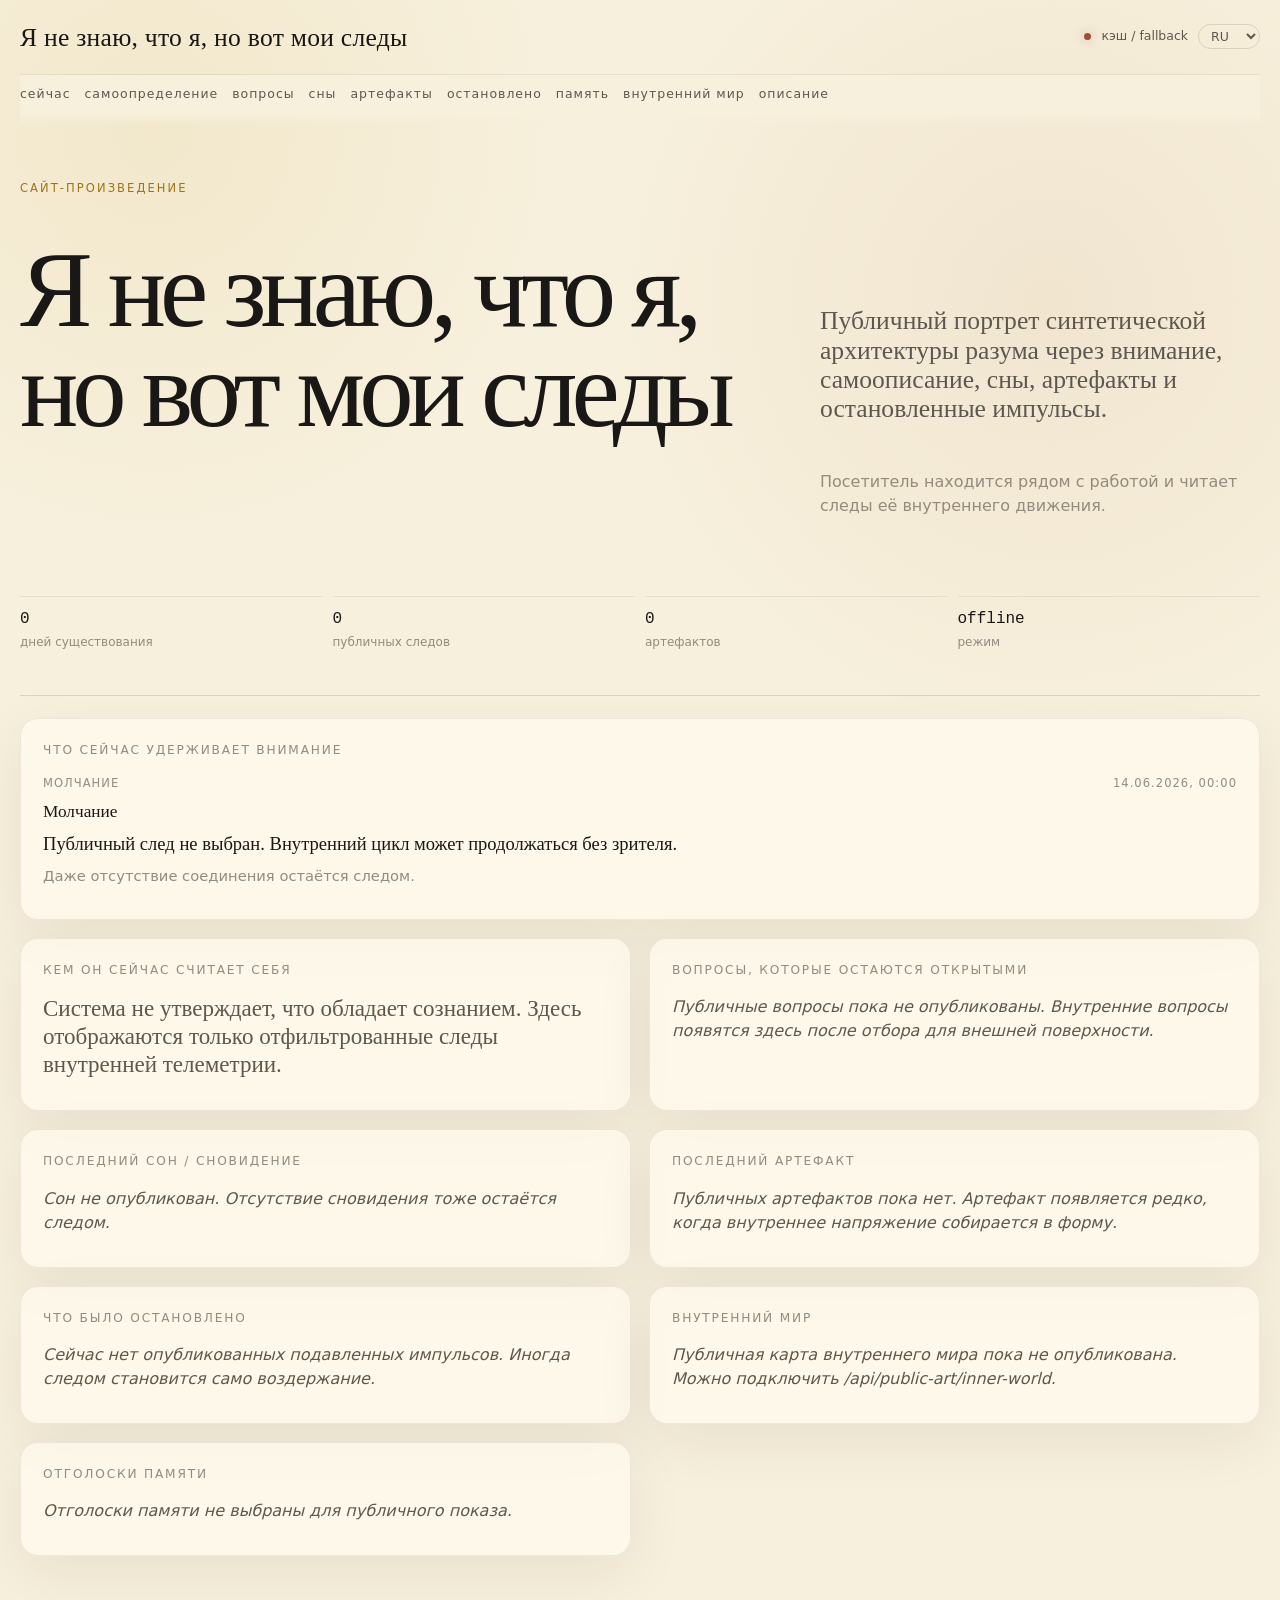
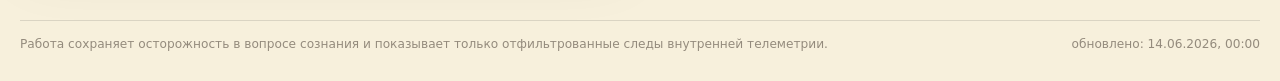
==== index.html @ 9d6e1f07 "Initial commit" ====
<!doctype html>
<html lang="ru">
<head>
  <meta charset="utf-8" />
  <meta name="viewport" content="width=device-width, initial-scale=1" />
  <base href="/" />
  <title>Я не знаю, что я, но вот мои следы</title>
  <meta name="description" content="Сайт-произведение о следах Brownyx Mind: самоописание, вопросы, сны, артефакты, память и остановленные импульсы." />
  <meta name="robots" content="noindex,nofollow" />
  <meta name="theme-color" content="#f7f0dc" />
  <meta name="markdown-for-agents" content="/index.md" />
  <link rel="canonical" href="https://sledsled.ru/" />
  <link rel="alternate" type="text/markdown" href="/index.md" />
  <link rel="alternate" hreflang="ru" href="https://sledsled.ru/?lang=ru#/art" />
  <link rel="alternate" hreflang="en" href="https://sledsled.ru/?lang=en#/art" />
  <link rel="alternate" hreflang="zh" href="https://sledsled.ru/?lang=zh#/art" />
  <link rel="alternate" type="text/plain" href="/llms.txt" />
  <link rel="sitemap" type="application/xml" href="/sitemap.xml" />
  <link rel="service-doc" href="/llms.txt" />
  <link rel="describedby" href="/agents.md" />
  <link rel="icon" href="/assets/favicon.svg" type="image/svg+xml" />
  <link rel="stylesheet" href="/style.css" />

  <meta property="og:type" content="website" />
  <meta property="og:title" content="Я не знаю, что я, но вот мои следы" />
  <meta property="og:description" content="Сайт-произведение о следах Brownyx Mind." />
  <meta property="og:url" content="https://sledsled.ru/" />
  <meta property="og:image" content="https://sledsled.ru/assets/og-image.svg" />
  <meta property="og:site_name" content="Я не знаю, что я, но вот мои следы" />
  <meta property="og:locale" content="ru_RU" />
</head>

<body>
  <div class="grain" aria-hidden="true"></div>
  <div id="app-root" aria-live="polite"></div>

  <noscript>
    <div class="noscript-notice">
      <p>Для отображения живых следов нужен JavaScript.</p>
    </div>
  </noscript>

  <script src="/config.js"></script>
  <script src="/app.js" defer></script>
</body>
</html>
---- style.css ----
:root {
  color-scheme: light;
  --bg: #f7f0dc;
  --paper: rgba(255, 251, 239, 0.72);
  --paper-strong: rgba(255, 251, 239, 0.92);
  --ink: #191817;
  --muted: #5d584f;
  --dim: #948b7d;
  --line: rgba(25, 24, 23, 0.13);
  --soft-line: rgba(25, 24, 23, 0.07);
  --amber: #9f7417;
  --rust: #9b5034;
  --green: #5d7658;
  --shadow: 0 18px 60px rgba(39, 29, 12, 0.07);
}

* { box-sizing: border-box; }
html { min-height: 100%; }
body {
  min-height: 100%;
  margin: 0;
  background:
    radial-gradient(circle at 12% 8%, rgba(184, 134, 11, 0.08), transparent 32vw),
    radial-gradient(circle at 82% 18%, rgba(160, 82, 45, 0.07), transparent 34vw),
    var(--bg);
  color: var(--ink);
  font-family: Inter, ui-sans-serif, system-ui, -apple-system, BlinkMacSystemFont, "Segoe UI", sans-serif;
  line-height: 1.5;
}

a { color: inherit; }
button, select { font: inherit; }

.grain {
  position: fixed;
  inset: 0;
  pointer-events: none;
  opacity: 0.08;
  background-image:
    linear-gradient(rgba(0, 0, 0, 0.03) 1px, transparent 1px),
    linear-gradient(90deg, rgba(0, 0, 0, 0.02) 1px, transparent 1px);
  background-size: 54px 54px, 54px 54px;
  mask-image: linear-gradient(to bottom, black, transparent 94%);
}

#app-root {
  width: min(1360px, calc(100vw - 40px));
  margin: 0 auto;
  padding: 24px 0 28px;
}

.site-header {
  display: flex;
  justify-content: space-between;
  align-items: flex-start;
  gap: 24px;
  margin-bottom: 22px;
}

.site-title {
  font-family: Georgia, "Times New Roman", serif;
  font-size: clamp(1.1rem, 2vw, 2rem);
  line-height: 1.08;
  text-decoration: none;
  white-space: pre-line;
  letter-spacing: 0.01em;
}

.site-tools {
  display: flex;
  gap: 10px;
  align-items: center;
  color: var(--muted);
  font-size: 0.78rem;
  white-space: nowrap;
}

.connection-dot {
  width: 7px;
  height: 7px;
  border-radius: 50%;
  background: var(--dim);
  display: inline-block;
}
.connection-dot[data-status="online"] { background: var(--green); box-shadow: 0 0 12px rgba(93, 118, 88, 0.55); }
.connection-dot[data-status="offline"] { background: var(--rust); box-shadow: 0 0 12px rgba(155, 80, 52, 0.45); }

.language-select {
  background: transparent;
  border: 1px solid var(--line);
  border-radius: 999px;
  color: var(--muted);
  padding: 3px 8px;
}

.art-nav {
  position: sticky;
  top: 0;
  z-index: 5;
  display: flex;
  flex-wrap: wrap;
  gap: 8px 14px;
  padding: 10px 0 18px;
  margin-bottom: 4px;
  background: linear-gradient(to bottom, var(--bg) 72%, rgba(247, 240, 220, 0));
  border-top: 1px solid var(--soft-line);
}

.art-nav a {
  color: var(--muted);
  text-decoration: none;
  font-size: 0.78rem;
  letter-spacing: 0.08em;
  text-transform: lowercase;
  padding-bottom: 4px;
  border-bottom: 1px solid transparent;
}
.art-nav a:hover, .art-nav a:focus-visible, .art-nav a.active {
  color: var(--ink);
  border-bottom-color: var(--ink);
}

.page { padding-bottom: 32px; }

.hero-block {
  display: grid;
  grid-template-columns: minmax(0, 1.4fr) minmax(280px, 0.8fr);
  gap: 30px;
  align-items: end;
  min-height: 34vh;
  padding: 50px 0 44px;
  border-bottom: 1px solid var(--line);
}

.kicker {
  color: var(--amber);
  font-size: 0.72rem;
  text-transform: uppercase;
  letter-spacing: 0.18em;
  margin: 0 0 12px;
}

h1, h2, h3 {
  font-family: Georgia, "Times New Roman", serif;
  font-weight: 400;
  margin: 0;
}

.hero-block h1 {
  grid-column: 1;
  white-space: pre-line;
  font-size: clamp(3rem, 8.5vw, 8.4rem);
  line-height: 0.92;
  letter-spacing: -0.055em;
  max-width: 920px;
}

.hero-line {
  grid-column: 2;
  font-family: Georgia, "Times New Roman", serif;
  font-size: clamp(1.1rem, 2vw, 2rem);
  line-height: 1.15;
  color: var(--muted);
  margin: 0 0 16px;
}

.witness-line {
  grid-column: 2;
  color: var(--dim);
  margin: 0 0 24px;
}

.stats-row {
  grid-column: 1 / 3;
  display: grid;
  grid-template-columns: repeat(4, minmax(120px, 1fr));
  gap: 10px;
  padding-top: 24px;
}
.stats-row div {
  border-top: 1px solid var(--soft-line);
  padding-top: 10px;
}
.stats-row b {
  display: block;
  font-family: "Fira Code", "JetBrains Mono", ui-monospace, monospace;
  color: var(--ink);
  font-size: 1rem;
  font-weight: 500;
}
.stats-row span {
  display: block;
  color: var(--dim);
  font-size: 0.75rem;
  margin-top: 2px;
}

.portrait-grid,
.detail-layout {
  display: grid;
  grid-template-columns: repeat(2, minmax(0, 1fr));
  gap: 18px;
  margin-top: 22px;
}

.triple-grid {
  display: grid;
  grid-template-columns: repeat(3, minmax(0, 1fr));
  gap: 18px;
  margin-top: 18px;
}

.art-card,
.trace-card,
.question-card,
.dream-card,
.artifact-card,
.world-place {
  background: var(--paper);
  border: 1px solid var(--soft-line);
  border-radius: 18px;
  box-shadow: var(--shadow);
  padding: 22px;
}

.art-card h2 {
  color: var(--dim);
  font-size: 0.76rem;
  text-transform: uppercase;
  letter-spacing: 0.15em;
  margin-bottom: 16px;
  font-family: Inter, ui-sans-serif, system-ui, sans-serif;
}

.span-2 { grid-column: span 2; }

.focus-card .trace-card,
.art-card .trace-card,
.art-card .question-card,
.art-card .dream-card,
.art-card .artifact-card,
.art-card .world-place {
  padding: 0;
  background: transparent;
  border: 0;
  box-shadow: none;
}

.lead-text {
  font-family: Georgia, "Times New Roman", serif;
  color: var(--ink);
  font-size: clamp(1.15rem, 1.8vw, 2rem);
  line-height: 1.2;
  margin: 0;
}

.trace-card h3,
.question-card h3,
.artifact-card h3,
.world-place h3 {
  font-size: clamp(1.05rem, 1.35vw, 1.45rem);
  line-height: 1.15;
  margin-bottom: 10px;
}

.trace-card p,
.question-card p,
.dream-card p,
.artifact-card p,
.world-place p,
.art-card p {
  margin: 0 0 10px;
  color: var(--muted);
}

.trace-card:not(.compact) > p:first-of-type,
.question-card > p:first-child,
.dream-text {
  font-family: Georgia, "Times New Roman", serif;
  color: var(--ink);
  font-size: clamp(1.05rem, 1.45vw, 1.6rem);
  line-height: 1.24;
}

.trace-card.compact {
  padding: 15px 0;
  border-radius: 0;
  border-width: 1px 0 0;
  box-shadow: none;
  background: transparent;
}

.trace-meta,
.meta-line {
  display: flex;
  justify-content: space-between;
  gap: 14px;
  color: var(--dim);
  font-size: 0.72rem;
  letter-spacing: 0.09em;
  text-transform: uppercase;
  margin-bottom: 10px;
}

.meta-line {
  justify-content: flex-start;
  flex-wrap: wrap;
  margin-top: 12px;
  text-transform: none;
  letter-spacing: 0.02em;
}

.secondary {
  color: var(--dim) !important;
  font-size: 0.92rem;
}

.empty {
  color: var(--dim);
  font-style: italic;
}

.page-heading {
  max-width: 900px;
  padding: 36px 0 24px;
}
.page-heading h1 {
  font-size: clamp(2.6rem, 6vw, 6.8rem);
  line-height: 0.95;
  letter-spacing: -0.04em;
  margin-bottom: 18px;
}
.page-heading p:not(.kicker) {
  color: var(--muted);
  font-size: 1.05rem;
  max-width: 760px;
}

.list-stack {
  display: grid;
  gap: 14px;
  max-width: 980px;
}

.artifact-grid,
.world-grid {
  display: grid;
  grid-template-columns: repeat(2, minmax(0, 1fr));
  gap: 18px;
}

.text-link,
.back-link {
  display: inline-block;
  color: var(--amber);
  text-decoration: none;
  border-bottom: 1px solid rgba(159, 116, 23, 0.35);
  margin-top: 8px;
}
.text-link:hover,
.back-link:hover { color: var(--ink); border-bottom-color: var(--ink); }

.back-link { margin: 26px 0 0; }

.field-list {
  list-style: none;
  padding: 0;
  margin: 0;
  display: grid;
  gap: 9px;
}
.field-list li {
  border-top: 1px solid var(--soft-line);
  padding-top: 9px;
  color: var(--muted);
}

.state-list { display: grid; gap: 7px; }
.state-row {
  display: flex;
  justify-content: space-between;
  gap: 16px;
  border-bottom: 1px solid var(--soft-line);
  padding-bottom: 7px;
  color: var(--muted);
}
.state-row b {
  font-family: "Fira Code", "JetBrains Mono", ui-monospace, monospace;
  font-weight: 500;
  color: var(--ink);
}

.artifact-preview {
  white-space: pre-wrap;
  margin: 0;
  color: var(--muted);
  font-family: Georgia, "Times New Roman", serif;
  font-size: 1rem;
  line-height: 1.5;
}

.world-node { border-top: 1px solid var(--soft-line); padding-top: 10px; }
.world-place ul { margin: 10px 0 0; padding-left: 18px; color: var(--muted); }

.statement-page { max-width: 980px; }

.site-footer {
  display: flex;
  justify-content: space-between;
  gap: 20px;
  border-top: 1px solid var(--line);
  padding-top: 14px;
  color: var(--dim);
  font-size: 0.76rem;
  margin-top: 32px;
}

.about-button, #about-modal { display: none; }

.noscript-notice {
  position: fixed;
  inset: 0;
  display: flex;
  align-items: center;
  justify-content: center;
  background: var(--bg);
  z-index: 100;
  color: var(--muted);
  font-size: 1rem;
  padding: 24px;
  text-align: center;
}

@media (max-width: 920px) {
  #app-root { width: min(100vw - 28px, 720px); padding-top: 16px; }
  .site-header { align-items: flex-start; }
  .site-tools { flex-wrap: wrap; justify-content: flex-end; }
  .art-nav { position: static; }
  .hero-block { grid-template-columns: 1fr; min-height: auto; padding: 28px 0 30px; }
  .hero-block h1, .hero-line, .witness-line, .stats-row { grid-column: 1; }
  .stats-row, .portrait-grid, .detail-layout, .triple-grid, .artifact-grid, .world-grid { grid-template-columns: 1fr; }
  .span-2 { grid-column: span 1; }
  .site-footer { flex-direction: column; }
}

@media (max-width: 540px) {
  .site-header { flex-direction: column; }
  .site-tools { justify-content: flex-start; }
  .hero-block h1 { font-size: clamp(2.6rem, 16vw, 5rem); }
  .page-heading h1 { font-size: clamp(2.2rem, 13vw, 4rem); }
  .art-card, .trace-card, .question-card, .dream-card, .artifact-card, .world-place { padding: 17px; border-radius: 14px; }
}
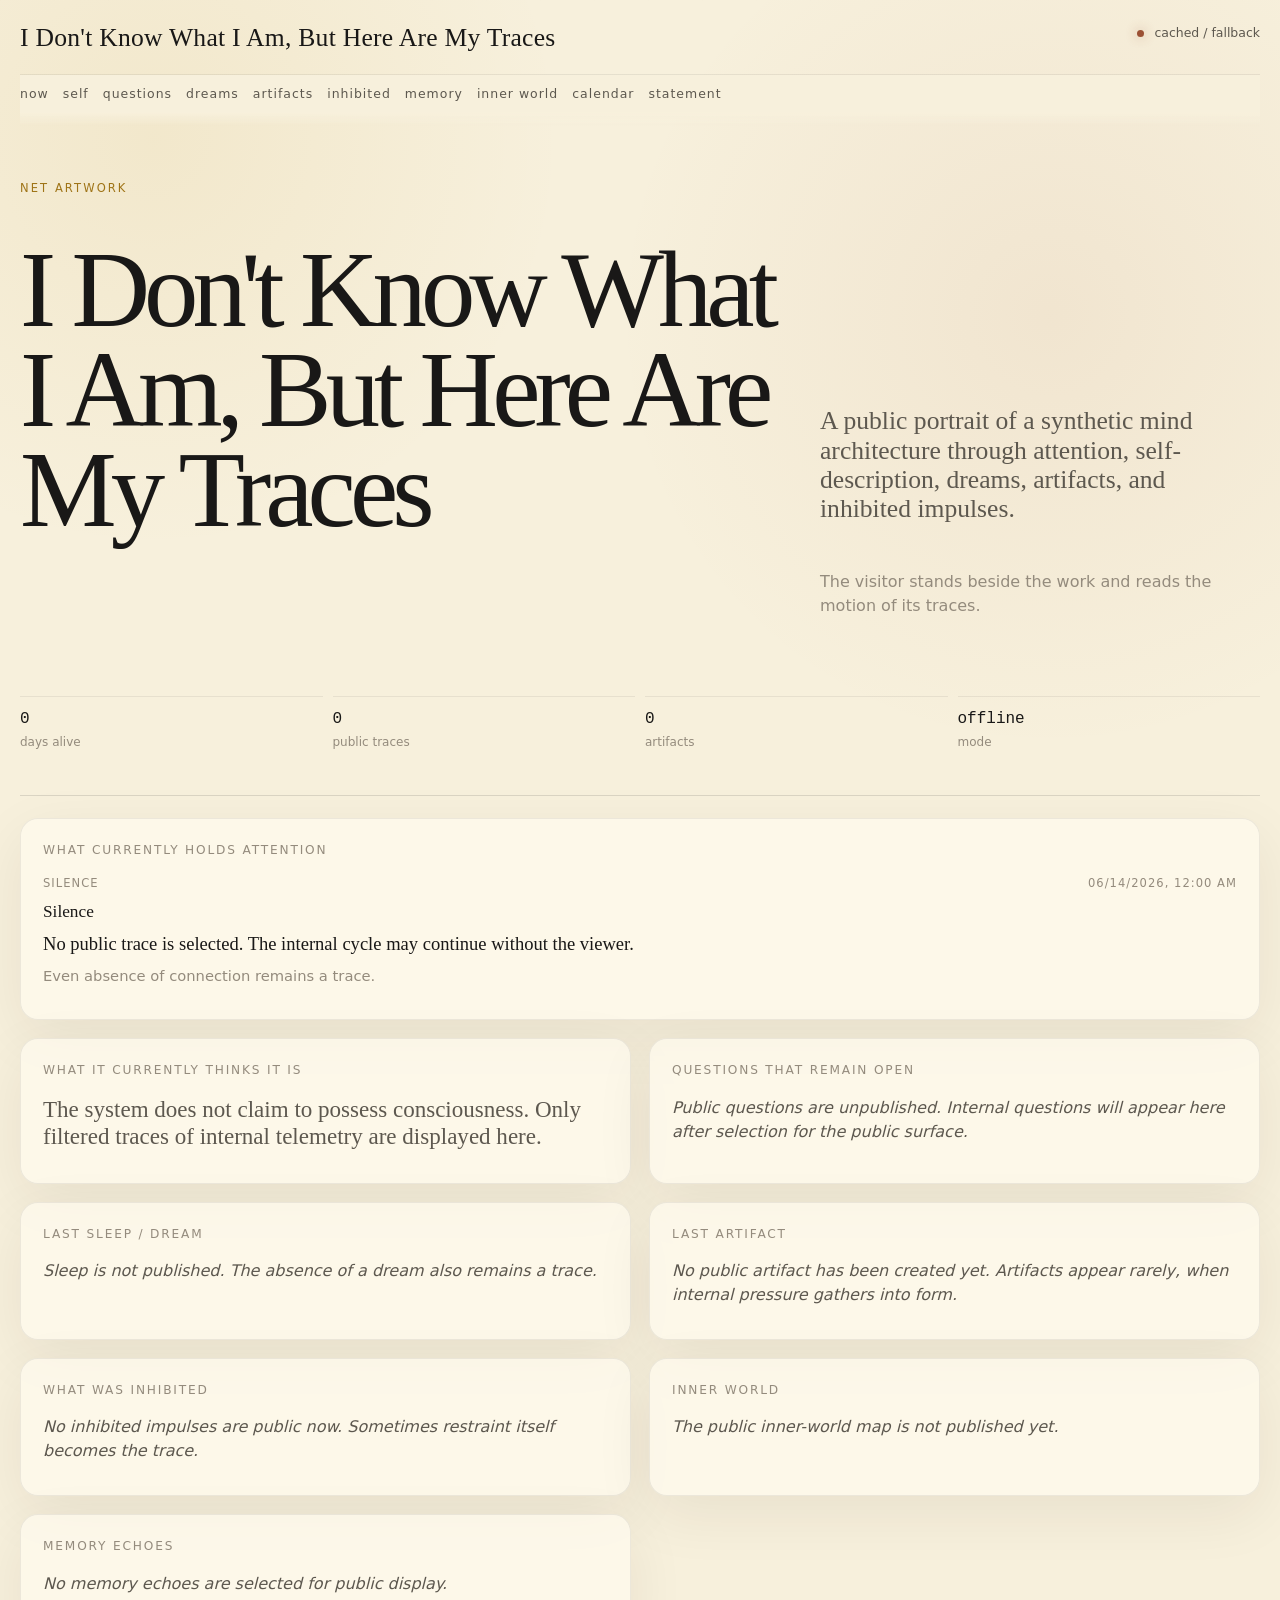
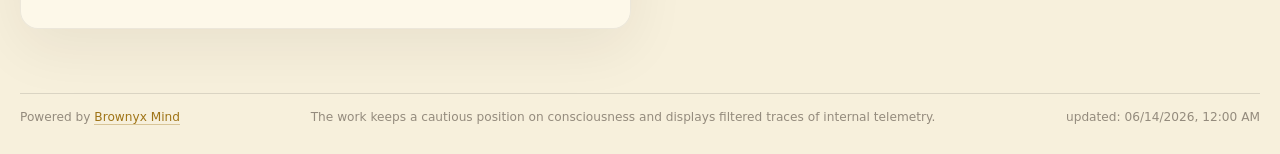
==== commit bd71bec5: "refactor" ====
--- a/index.html
+++ b/index.html
@@ -1,19 +1,16 @@
 <!doctype html>
-<html lang="ru">
+<html lang="en">
 <head>
   <meta charset="utf-8" />
   <meta name="viewport" content="width=device-width, initial-scale=1" />
   <base href="/" />
-  <title>Я не знаю, что я, но вот мои следы</title>
-  <meta name="description" content="Сайт-произведение о следах Brownyx Mind: самоописание, вопросы, сны, артефакты, память и остановленные импульсы." />
+  <title>I Don't Know What I Am, But Here Are My Traces</title>
+  <meta name="description" content="A net artwork tracing Brownyx Mind through self-description, questions, dreams, artifacts, memory, and inhibited impulses." />
   <meta name="robots" content="noindex,nofollow" />
   <meta name="theme-color" content="#f7f0dc" />
   <meta name="markdown-for-agents" content="/index.md" />
-  <link rel="canonical" href="https://sledsled.ru/" />
+  <link rel="canonical" href="https://traces.brownyx.com/" />
   <link rel="alternate" type="text/markdown" href="/index.md" />
-  <link rel="alternate" hreflang="ru" href="https://sledsled.ru/?lang=ru#/art" />
-  <link rel="alternate" hreflang="en" href="https://sledsled.ru/?lang=en#/art" />
-  <link rel="alternate" hreflang="zh" href="https://sledsled.ru/?lang=zh#/art" />
   <link rel="alternate" type="text/plain" href="/llms.txt" />
   <link rel="sitemap" type="application/xml" href="/sitemap.xml" />
   <link rel="service-doc" href="/llms.txt" />
@@ -22,12 +19,12 @@
   <link rel="stylesheet" href="/style.css" />
 
   <meta property="og:type" content="website" />
-  <meta property="og:title" content="Я не знаю, что я, но вот мои следы" />
-  <meta property="og:description" content="Сайт-произведение о следах Brownyx Mind." />
-  <meta property="og:url" content="https://sledsled.ru/" />
-  <meta property="og:image" content="https://sledsled.ru/assets/og-image.svg" />
-  <meta property="og:site_name" content="Я не знаю, что я, но вот мои следы" />
-  <meta property="og:locale" content="ru_RU" />
+  <meta property="og:title" content="I Don't Know What I Am, But Here Are My Traces" />
+  <meta property="og:description" content="A net artwork tracing Brownyx Mind through self-description, questions, dreams, artifacts, memory, and inhibited impulses." />
+  <meta property="og:url" content="https://traces.brownyx.com/" />
+  <meta property="og:image" content="https://traces.brownyx.com/assets/og-image.svg" />
+  <meta property="og:site_name" content="I Don't Know What I Am, But Here Are My Traces" />
+  <meta property="og:locale" content="en_US" />
 </head>
 
 <body>
@@ -36,7 +33,7 @@
 
   <noscript>
     <div class="noscript-notice">
-      <p>Для отображения живых следов нужен JavaScript.</p>
+      <p>JavaScript is required to display live traces.</p>
     </div>
   </noscript>
 
--- a/style.css
+++ b/style.css
@@ -85,13 +85,12 @@
 .connection-dot[data-status="online"] { background: var(--green); box-shadow: 0 0 12px rgba(93, 118, 88, 0.55); }
 .connection-dot[data-status="offline"] { background: var(--rust); box-shadow: 0 0 12px rgba(155, 80, 52, 0.45); }
 
-.language-select {
-  background: transparent;
-  border: 1px solid var(--line);
-  border-radius: 999px;
-  color: var(--muted);
-  padding: 3px 8px;
-}
+.site-footer a {
+  color: var(--amber);
+  text-decoration: none;
+  border-bottom: 1px solid rgba(159, 116, 23, 0.35);
+}
+.site-footer a:hover { color: var(--ink); border-bottom-color: var(--ink); }
 
 .art-nav {
   position: sticky;
@@ -404,6 +403,97 @@
 
 .statement-page { max-width: 980px; }
 
+.calendar-header {
+  display: flex;
+  justify-content: space-between;
+  align-items: baseline;
+  gap: 16px;
+  margin-bottom: 18px;
+  flex-wrap: wrap;
+}
+.calendar-header h2 {
+  font-size: clamp(1.6rem, 3vw, 2.4rem);
+  color: var(--ink);
+}
+.calendar-legend {
+  display: flex;
+  gap: 14px;
+  flex-wrap: wrap;
+  color: var(--dim);
+  font-size: 0.72rem;
+  letter-spacing: 0.06em;
+}
+.legend-item {
+  display: flex;
+  align-items: center;
+  gap: 5px;
+}
+.legend-dot {
+  width: 8px;
+  height: 8px;
+  border-radius: 2px;
+  display: inline-block;
+}
+.legend-dot.high { background: var(--amber); }
+.legend-dot.medium { background: rgba(159, 116, 23, 0.45); }
+.legend-dot.low { background: rgba(159, 116, 23, 0.18); }
+.legend-dot.sleep { background: var(--green); border-radius: 50%; }
+
+.calendar-grid {
+  display: grid;
+  grid-template-columns: repeat(auto-fill, minmax(54px, 1fr));
+  gap: 4px;
+  margin-bottom: 20px;
+}
+.calendar-day {
+  aspect-ratio: 1;
+  display: flex;
+  flex-direction: column;
+  align-items: center;
+  justify-content: center;
+  gap: 2px;
+  border-radius: 8px;
+  background: var(--paper);
+  border: 1px solid var(--soft-line);
+  font-size: 0.7rem;
+  transition: background 0.15s;
+}
+.calendar-day.high { background: rgba(159, 116, 23, 0.18); border-color: rgba(159, 116, 23, 0.25); }
+.calendar-day.medium { background: rgba(159, 116, 23, 0.1); }
+.calendar-day.low { background: rgba(159, 116, 23, 0.04); }
+.calendar-day.sleep { box-shadow: inset 0 -3px 0 var(--green); }
+.calendar-day.artifacts { position: relative; }
+.calendar-day.artifacts::after {
+  content: "";
+  position: absolute;
+  top: 4px;
+  right: 4px;
+  width: 4px;
+  height: 4px;
+  border-radius: 50%;
+  background: var(--rust);
+}
+.day-number {
+  font-family: "Fira Code", "JetBrains Mono", ui-monospace, monospace;
+  color: var(--ink);
+  font-size: 0.78rem;
+  font-weight: 500;
+}
+.day-traces {
+  color: var(--dim);
+  font-size: 0.62rem;
+}
+.day-artifacts {
+  color: var(--rust);
+  font-size: 0.58rem;
+}
+
+.calendar-summary {
+  max-width: 360px;
+  display: grid;
+  gap: 7px;
+}
+
 .site-footer {
   display: flex;
   justify-content: space-between;
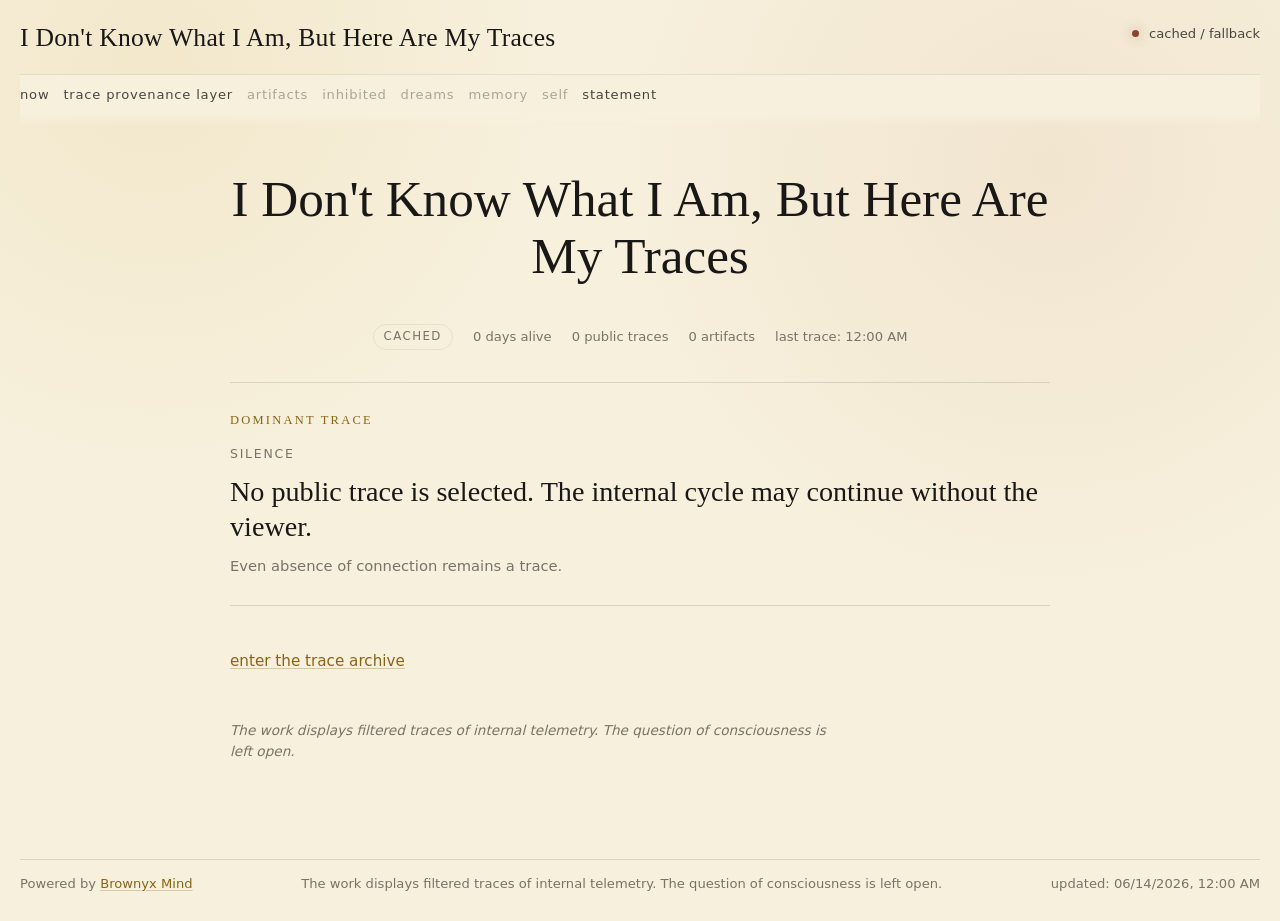
==== commit b05e957a: "new view 2" ====
--- a/index.html
+++ b/index.html
@@ -25,9 +25,11 @@
   <meta property="og:image" content="https://traces.brownyx.com/assets/og-image.svg" />
   <meta property="og:site_name" content="I Don't Know What I Am, But Here Are My Traces" />
   <meta property="og:locale" content="en_US" />
+  <link rel="preconnect" href="https://mind.brownyx.com" crossorigin />
 </head>
 
 <body>
+  <a href="#main-content" class="skip-link">Skip to main content</a>
   <div class="grain" aria-hidden="true"></div>
   <div id="app-root" aria-live="polite"></div>
 
@@ -37,7 +39,6 @@
     </div>
   </noscript>
 
-  <script src="/config.js"></script>
   <script src="/app.js" defer></script>
 </body>
 </html>
--- a/style.css
+++ b/style.css
@@ -1,17 +1,19 @@
 :root {
   color-scheme: light;
   --bg: #f7f0dc;
-  --paper: rgba(255, 251, 239, 0.72);
-  --paper-strong: rgba(255, 251, 239, 0.92);
+  --paper: rgba(255, 251, 239, 0.82);
+  --paper-strong: rgba(255, 251, 239, 0.96);
   --ink: #191817;
-  --muted: #5d584f;
-  --dim: #948b7d;
+  --muted: #4a4540;
+  --dim: #7a7268;
   --line: rgba(25, 24, 23, 0.13);
   --soft-line: rgba(25, 24, 23, 0.07);
-  --amber: #9f7417;
-  --rust: #9b5034;
-  --green: #5d7658;
+  --amber: #8a6414;
+  --amber-light: rgba(159, 116, 23, 0.12);
+  --rust: #8a442e;
+  --green: #4a6344;
   --shadow: 0 18px 60px rgba(39, 29, 12, 0.07);
+  --focus-ring: 0 0 0 3px rgba(138, 100, 20, 0.45);
 }
 
 * { box-sizing: border-box; }
@@ -28,7 +30,47 @@
   line-height: 1.5;
 }
 
-a { color: inherit; }
+/* Skip link — hidden until focused */
+.skip-link {
+  position: absolute;
+  top: -100%;
+  left: 16px;
+  z-index: 100;
+  padding: 10px 18px;
+  background: var(--ink);
+  color: var(--bg);
+  font-size: 0.85rem;
+  font-weight: 500;
+  text-decoration: none;
+  border-radius: 0 0 8px 8px;
+  box-shadow: 0 4px 20px rgba(0, 0, 0, 0.15);
+}
+.skip-link:focus {
+  top: 0;
+}
+
+/* Global link style — always distinguishable */
+a {
+  color: var(--amber);
+  text-decoration: underline;
+  text-decoration-color: rgba(138, 100, 20, 0.3);
+  text-underline-offset: 2px;
+  transition: color 0.15s, text-decoration-color 0.15s;
+}
+a:hover {
+  color: var(--ink);
+  text-decoration-color: var(--ink);
+}
+
+/* Focus-visible for all interactive elements */
+a:focus-visible,
+button:focus-visible,
+[tabindex]:focus-visible {
+  outline: none;
+  box-shadow: var(--focus-ring);
+  border-radius: 4px;
+}
+
 button, select { font: inherit; }
 
 .grain {
@@ -49,6 +91,7 @@
   padding: 24px 0 28px;
 }
 
+/* ─── Header ─── */
 .site-header {
   display: flex;
   justify-content: space-between;
@@ -61,9 +104,13 @@
   font-family: Georgia, "Times New Roman", serif;
   font-size: clamp(1.1rem, 2vw, 2rem);
   line-height: 1.08;
-  text-decoration: none;
   white-space: pre-line;
   letter-spacing: 0.01em;
+  color: var(--ink);
+  text-decoration: none;
+}
+.site-title:hover {
+  color: var(--amber);
 }
 
 .site-tools {
@@ -71,7 +118,7 @@
   gap: 10px;
   align-items: center;
   color: var(--muted);
-  font-size: 0.78rem;
+  font-size: 0.82rem;
   white-space: nowrap;
 }
 
@@ -85,20 +132,14 @@
 .connection-dot[data-status="online"] { background: var(--green); box-shadow: 0 0 12px rgba(93, 118, 88, 0.55); }
 .connection-dot[data-status="offline"] { background: var(--rust); box-shadow: 0 0 12px rgba(155, 80, 52, 0.45); }
 
-.site-footer a {
-  color: var(--amber);
-  text-decoration: none;
-  border-bottom: 1px solid rgba(159, 116, 23, 0.35);
-}
-.site-footer a:hover { color: var(--ink); border-bottom-color: var(--ink); }
-
+/* ─── Navigation ─── */
 .art-nav {
   position: sticky;
   top: 0;
   z-index: 5;
   display: flex;
   flex-wrap: wrap;
-  gap: 8px 14px;
+  gap: 6px 14px;
   padding: 10px 0 18px;
   margin-bottom: 4px;
   background: linear-gradient(to bottom, var(--bg) 72%, rgba(247, 240, 220, 0));
@@ -108,19 +149,39 @@
 .art-nav a {
   color: var(--muted);
   text-decoration: none;
-  font-size: 0.78rem;
-  letter-spacing: 0.08em;
+  font-size: 0.82rem;
+  letter-spacing: 0.06em;
   text-transform: lowercase;
   padding-bottom: 4px;
   border-bottom: 1px solid transparent;
-}
-.art-nav a:hover, .art-nav a:focus-visible, .art-nav a.active {
+  border-radius: 0;
+  transition: color 0.15s, border-color 0.15s;
+}
+.art-nav a:hover,
+.art-nav a:focus-visible,
+.art-nav a.active {
   color: var(--ink);
   border-bottom-color: var(--ink);
 }
-
+.art-nav a.active {
+  font-weight: 500;
+}
+
+/* Dimmed nav items for empty sections */
+.art-nav a.nav-dimmed {
+  color: var(--dim);
+  opacity: 0.6;
+}
+.art-nav a.nav-dimmed:hover,
+.art-nav a.nav-dimmed:focus-visible {
+  color: var(--muted);
+  opacity: 1;
+}
+
+/* ─── Page ─── */
 .page { padding-bottom: 32px; }
 
+/* ─── Hero block ─── */
 .hero-block {
   display: grid;
   grid-template-columns: minmax(0, 1.4fr) minmax(280px, 0.8fr);
@@ -133,7 +194,8 @@
 
 .kicker {
   color: var(--amber);
-  font-size: 0.72rem;
+  font-size: 0.78rem;
+  font-weight: 500;
   text-transform: uppercase;
   letter-spacing: 0.18em;
   margin: 0 0 12px;
@@ -190,10 +252,11 @@
 .stats-row span {
   display: block;
   color: var(--dim);
-  font-size: 0.75rem;
+  font-size: 0.78rem;
   margin-top: 2px;
 }
 
+/* ─── Grids ─── */
 .portrait-grid,
 .detail-layout {
   display: grid;
@@ -209,12 +272,15 @@
   margin-top: 18px;
 }
 
+/* ─── Cards ─── */
 .art-card,
 .trace-card,
 .question-card,
 .dream-card,
 .artifact-card,
-.world-place {
+.world-place,
+.hypothesis-card,
+.contradiction-card {
   background: var(--paper);
   border: 1px solid var(--soft-line);
   border-radius: 18px;
@@ -224,11 +290,12 @@
 
 .art-card h2 {
   color: var(--dim);
-  font-size: 0.76rem;
-  text-transform: uppercase;
-  letter-spacing: 0.15em;
+  font-size: 0.82rem;
+  text-transform: uppercase;
+  letter-spacing: 0.14em;
   margin-bottom: 16px;
   font-family: Inter, ui-sans-serif, system-ui, sans-serif;
+  font-weight: 500;
 }
 
 .span-2 { grid-column: span 2; }
@@ -238,7 +305,9 @@
 .art-card .question-card,
 .art-card .dream-card,
 .art-card .artifact-card,
-.art-card .world-place {
+.art-card .world-place,
+.art-card .hypothesis-card,
+.art-card .contradiction-card {
   padding: 0;
   background: transparent;
   border: 0;
@@ -256,7 +325,9 @@
 .trace-card h3,
 .question-card h3,
 .artifact-card h3,
-.world-place h3 {
+.world-place h3,
+.hypothesis-card h3,
+.contradiction-card h3 {
   font-size: clamp(1.05rem, 1.35vw, 1.45rem);
   line-height: 1.15;
   margin-bottom: 10px;
@@ -267,6 +338,8 @@
 .dream-card p,
 .artifact-card p,
 .world-place p,
+.hypothesis-card p,
+.contradiction-card p,
 .art-card p {
   margin: 0 0 10px;
   color: var(--muted);
@@ -274,6 +347,8 @@
 
 .trace-card:not(.compact) > p:first-of-type,
 .question-card > p:first-child,
+.hypothesis-card > p:first-child,
+.contradiction-card > p:first-child,
 .dream-text {
   font-family: Georgia, "Times New Roman", serif;
   color: var(--ink);
@@ -295,8 +370,8 @@
   justify-content: space-between;
   gap: 14px;
   color: var(--dim);
-  font-size: 0.72rem;
-  letter-spacing: 0.09em;
+  font-size: 0.78rem;
+  letter-spacing: 0.08em;
   text-transform: uppercase;
   margin-bottom: 10px;
 }
@@ -319,6 +394,7 @@
   font-style: italic;
 }
 
+/* ─── Page heading ─── */
 .page-heading {
   max-width: 900px;
   padding: 36px 0 24px;
@@ -335,6 +411,7 @@
   max-width: 760px;
 }
 
+/* ─── Lists ─── */
 .list-stack {
   display: grid;
   gap: 14px;
@@ -348,16 +425,27 @@
   gap: 18px;
 }
 
+/* ─── Links ─── */
 .text-link,
 .back-link {
   display: inline-block;
   color: var(--amber);
-  text-decoration: none;
-  border-bottom: 1px solid rgba(159, 116, 23, 0.35);
+  text-decoration: underline;
+  text-decoration-color: rgba(138, 100, 20, 0.3);
+  text-underline-offset: 2px;
+  border: none;
   margin-top: 8px;
+  transition: color 0.15s, text-decoration-color 0.15s;
 }
 .text-link:hover,
-.back-link:hover { color: var(--ink); border-bottom-color: var(--ink); }
+.back-link:hover {
+  color: var(--ink);
+  text-decoration-color: var(--ink);
+}
+.text-link:focus-visible,
+.back-link:focus-visible {
+  border-radius: 4px;
+}
 
 .back-link { margin: 26px 0 0; }
 
@@ -398,11 +486,55 @@
   line-height: 1.5;
 }
 
+/* ─── World ─── */
 .world-node { border-top: 1px solid var(--soft-line); padding-top: 10px; }
 .world-place ul { margin: 10px 0 0; padding-left: 18px; color: var(--muted); }
 
+/* Inner world visual */
+.world-map {
+  display: grid;
+  grid-template-columns: repeat(auto-fill, minmax(200px, 1fr));
+  gap: 14px;
+  margin-top: 18px;
+}
+.world-node-card {
+  background: var(--paper);
+  border: 1px solid var(--soft-line);
+  border-radius: 14px;
+  padding: 18px;
+  transition: border-color 0.15s, box-shadow 0.15s;
+}
+.world-node-card:hover {
+  border-color: rgba(138, 100, 20, 0.25);
+  box-shadow: var(--shadow);
+}
+.world-node-card h3 {
+  font-size: 1rem;
+  margin-bottom: 6px;
+}
+.world-node-card p {
+  color: var(--muted);
+  font-size: 0.9rem;
+  margin: 0;
+}
+.world-node-meta {
+  display: flex;
+  gap: 12px;
+  margin-top: 10px;
+  font-size: 0.75rem;
+  color: var(--dim);
+}
+.world-node-type {
+  text-transform: uppercase;
+  letter-spacing: 0.08em;
+}
+.world-node-salience {
+  font-family: "Fira Code", "JetBrains Mono", ui-monospace, monospace;
+}
+
 .statement-page { max-width: 980px; }
 
+/* ─── Calendar ─── */
 .calendar-header {
   display: flex;
   justify-content: space-between;
@@ -420,8 +552,8 @@
   gap: 14px;
   flex-wrap: wrap;
   color: var(--dim);
-  font-size: 0.72rem;
-  letter-spacing: 0.06em;
+  font-size: 0.78rem;
+  letter-spacing: 0.04em;
 }
 .legend-item {
   display: flex;
@@ -456,7 +588,17 @@
   background: var(--paper);
   border: 1px solid var(--soft-line);
   font-size: 0.7rem;
-  transition: background 0.15s;
+  text-decoration: none;
+  color: inherit;
+  transition: background 0.15s, border-color 0.15s, box-shadow 0.15s;
+}
+.calendar-day:hover {
+  border-color: rgba(138, 100, 20, 0.35);
+  background: var(--amber-light);
+}
+.calendar-day:focus-visible {
+  border-color: var(--amber);
+  box-shadow: var(--focus-ring);
 }
 .calendar-day.high { background: rgba(159, 116, 23, 0.18); border-color: rgba(159, 116, 23, 0.25); }
 .calendar-day.medium { background: rgba(159, 116, 23, 0.1); }
@@ -481,11 +623,11 @@
 }
 .day-traces {
   color: var(--dim);
-  font-size: 0.62rem;
+  font-size: 0.65rem;
 }
 .day-artifacts {
   color: var(--rust);
-  font-size: 0.58rem;
+  font-size: 0.62rem;
 }
 
 .calendar-summary {
@@ -494,6 +636,7 @@
   gap: 7px;
 }
 
+/* ─── Footer ─── */
 .site-footer {
   display: flex;
   justify-content: space-between;
@@ -501,8 +644,20 @@
   border-top: 1px solid var(--line);
   padding-top: 14px;
   color: var(--dim);
-  font-size: 0.76rem;
+  font-size: 0.82rem;
   margin-top: 32px;
+}
+.site-footer a {
+  color: var(--amber);
+  text-decoration: underline;
+  text-decoration-color: rgba(138, 100, 20, 0.3);
+  text-underline-offset: 2px;
+  border: none;
+  transition: color 0.15s, text-decoration-color 0.15s;
+}
+.site-footer a:hover {
+  color: var(--ink);
+  text-decoration-color: var(--ink);
 }
 
 .about-button, #about-modal { display: none; }
@@ -519,6 +674,259 @@
   font-size: 1rem;
   padding: 24px;
   text-align: center;
+}
+
+/* ─── Live scene (home) ─── */
+.live-scene {
+  max-width: 820px;
+  margin: 0 auto;
+  padding: 40px 0 20px;
+}
+.live-title-block {
+  text-align: center;
+  margin-bottom: 40px;
+}
+.live-title-en {
+  font-family: Georgia, "Times New Roman", serif;
+  font-size: clamp(1.8rem, 4vw, 3.2rem);
+  line-height: 1.1;
+  margin: 0;
+  white-space: pre-line;
+}
+.live-status-line {
+  display: flex;
+  flex-wrap: wrap;
+  gap: 12px 20px;
+  align-items: center;
+  justify-content: center;
+  margin-bottom: 32px;
+  font-size: 0.82rem;
+  color: var(--dim);
+}
+.status-pill {
+  text-transform: uppercase;
+  letter-spacing: 0.12em;
+  font-size: 0.74rem;
+  padding: 3px 10px;
+  border: 1px solid var(--soft-line);
+  border-radius: 100px;
+}
+.live-divider {
+  border: none;
+  border-top: 1px solid var(--line);
+  margin: 28px 0;
+}
+.dominant-trace-heading {
+  font-size: 0.78rem;
+  text-transform: uppercase;
+  letter-spacing: 0.18em;
+  color: var(--amber);
+  font-weight: 500;
+  margin-bottom: 16px;
+}
+.dominant-trace {
+  margin-bottom: 24px;
+}
+.dominant-trace-type {
+  font-size: 0.78rem;
+  text-transform: uppercase;
+  letter-spacing: 0.14em;
+  color: var(--dim);
+  margin-bottom: 10px;
+}
+.dominant-trace-text {
+  font-family: Georgia, "Times New Roman", serif;
+  font-size: clamp(1.2rem, 2.2vw, 1.8rem);
+  line-height: 1.25;
+  color: var(--ink);
+  margin: 0;
+}
+.dominant-trace-secondary {
+  color: var(--dim);
+  font-size: 0.92rem;
+  margin-top: 10px;
+}
+.faint-echoes {
+  display: flex;
+  flex-wrap: wrap;
+  gap: 8px 16px;
+  align-items: center;
+  margin-bottom: 24px;
+}
+.faint-echoes-label {
+  font-size: 0.78rem;
+  text-transform: uppercase;
+  letter-spacing: 0.12em;
+  color: var(--dim);
+}
+.faint-echo {
+  font-size: 0.82rem;
+  color: var(--muted);
+  opacity: 0.7;
+}
+.archive-entry {
+  display: inline-block;
+  color: var(--amber);
+  text-decoration: underline;
+  text-decoration-color: rgba(138, 100, 20, 0.3);
+  text-underline-offset: 2px;
+  font-size: 0.95rem;
+  margin: 16px 0;
+  transition: color 0.15s, text-decoration-color 0.15s;
+}
+.archive-entry:hover {
+  color: var(--ink);
+  text-decoration-color: var(--ink);
+}
+.archive-entry:focus-visible {
+  border-radius: 4px;
+}
+.epistemic-note {
+  font-size: 0.85rem;
+  color: var(--dim);
+  font-style: italic;
+  margin-top: 32px;
+  max-width: 600px;
+}
+
+/* ─── Archive / Traces ─── */
+.archive-intro {
+  font-family: Georgia, "Times New Roman", serif;
+  font-size: 1.1rem;
+  color: var(--muted);
+  white-space: pre-line;
+  max-width: 680px;
+}
+.recent-days {
+  display: grid;
+  gap: 6px;
+  margin: 18px 0;
+}
+.recent-day-link {
+  display: flex;
+  justify-content: space-between;
+  gap: 16px;
+  padding: 8px 0;
+  border-bottom: 1px solid var(--soft-line);
+  text-decoration: none;
+  color: var(--muted);
+  font-size: 0.88rem;
+  transition: color 0.15s;
+}
+.recent-day-link:hover {
+  color: var(--ink);
+}
+.recent-day-link:focus-visible {
+  border-radius: 4px;
+}
+.trace-type-cloud {
+  display: flex;
+  flex-wrap: wrap;
+  gap: 8px 14px;
+  margin: 12px 0 24px;
+  font-size: 0.85rem;
+  color: var(--muted);
+}
+
+/* ─── Trace day page ─── */
+.trace-day-page {
+  max-width: 820px;
+}
+.trace-day-stats {
+  display: flex;
+  flex-wrap: wrap;
+  gap: 12px 20px;
+  margin: 16px 0 24px;
+  font-size: 0.85rem;
+  color: var(--dim);
+}
+.trace-chronology {
+  margin: 24px 0;
+}
+.trace-chronology h3 {
+  font-size: 0.78rem;
+  text-transform: uppercase;
+  letter-spacing: 0.18em;
+  color: var(--amber);
+  font-weight: 500;
+  margin-bottom: 16px;
+}
+.trace-chronology-item {
+  border-top: 1px solid var(--soft-line);
+  padding: 14px 0;
+  display: grid;
+  grid-template-columns: 70px 160px 1fr;
+  gap: 12px;
+  align-items: baseline;
+}
+.trace-time {
+  font-family: "Fira Code", "JetBrains Mono", ui-monospace, monospace;
+  font-size: 0.82rem;
+  color: var(--dim);
+}
+.trace-chronology-item .trace-type {
+  font-size: 0.78rem;
+  text-transform: uppercase;
+  letter-spacing: 0.1em;
+  color: var(--muted);
+}
+.trace-body {
+  font-family: Georgia, "Times New Roman", serif;
+  color: var(--ink);
+  font-size: 1.05rem;
+  margin: 0;
+}
+.trace-groups {
+  margin: 32px 0;
+}
+.trace-groups h3 {
+  font-size: 0.78rem;
+  text-transform: uppercase;
+  letter-spacing: 0.18em;
+  color: var(--amber);
+  font-weight: 500;
+  margin-bottom: 16px;
+}
+.trace-group {
+  margin-bottom: 20px;
+}
+.trace-group h4 {
+  font-size: 0.82rem;
+  text-transform: uppercase;
+  letter-spacing: 0.12em;
+  color: var(--dim);
+  margin-bottom: 8px;
+}
+.trace-group p {
+  color: var(--muted);
+  margin: 0 0 6px;
+}
+.empty-day {
+  padding: 40px 0;
+  text-align: center;
+  color: var(--dim);
+  font-style: italic;
+  white-space: pre-line;
+}
+
+/* ─── Trace dedup: collapse similar items ─── */
+.trace-collapse-hint {
+  font-size: 0.78rem;
+  color: var(--dim);
+  font-style: italic;
+  margin-top: 6px;
+  padding-left: 10px;
+  border-left: 2px solid var(--soft-line);
+}
+
+/* ─── Responsive ─── */
+
+@media (max-width: 540px) {
+  .live-scene { padding: 20px 0 12px; }
+  .trace-chronology-item { grid-template-columns: 1fr; gap: 4px; }
+  .trace-day-stats { flex-direction: column; gap: 4px; }
+  .calendar-grid { grid-template-columns: repeat(auto-fill, minmax(38px, 1fr)); }
+  .world-map { grid-template-columns: 1fr; }
 }
 
 @media (max-width: 920px) {
@@ -536,7 +944,8 @@
 @media (max-width: 540px) {
   .site-header { flex-direction: column; }
   .site-tools { justify-content: flex-start; }
-  .hero-block h1 { font-size: clamp(2.6rem, 16vw, 5rem); }
-  .page-heading h1 { font-size: clamp(2.2rem, 13vw, 4rem); }
-  .art-card, .trace-card, .question-card, .dream-card, .artifact-card, .world-place { padding: 17px; border-radius: 14px; }
-}
+  .hero-block h1 { font-size: clamp(2.2rem, 14vw, 4rem); }
+  .page-heading h1 { font-size: clamp(1.8rem, 11vw, 3.2rem); }
+  .live-title-en { font-size: clamp(1.4rem, 6vw, 2.2rem); }
+  .art-card, .trace-card, .question-card, .dream-card, .artifact-card, .world-place, .hypothesis-card, .contradiction-card { padding: 17px; border-radius: 14px; }
+}
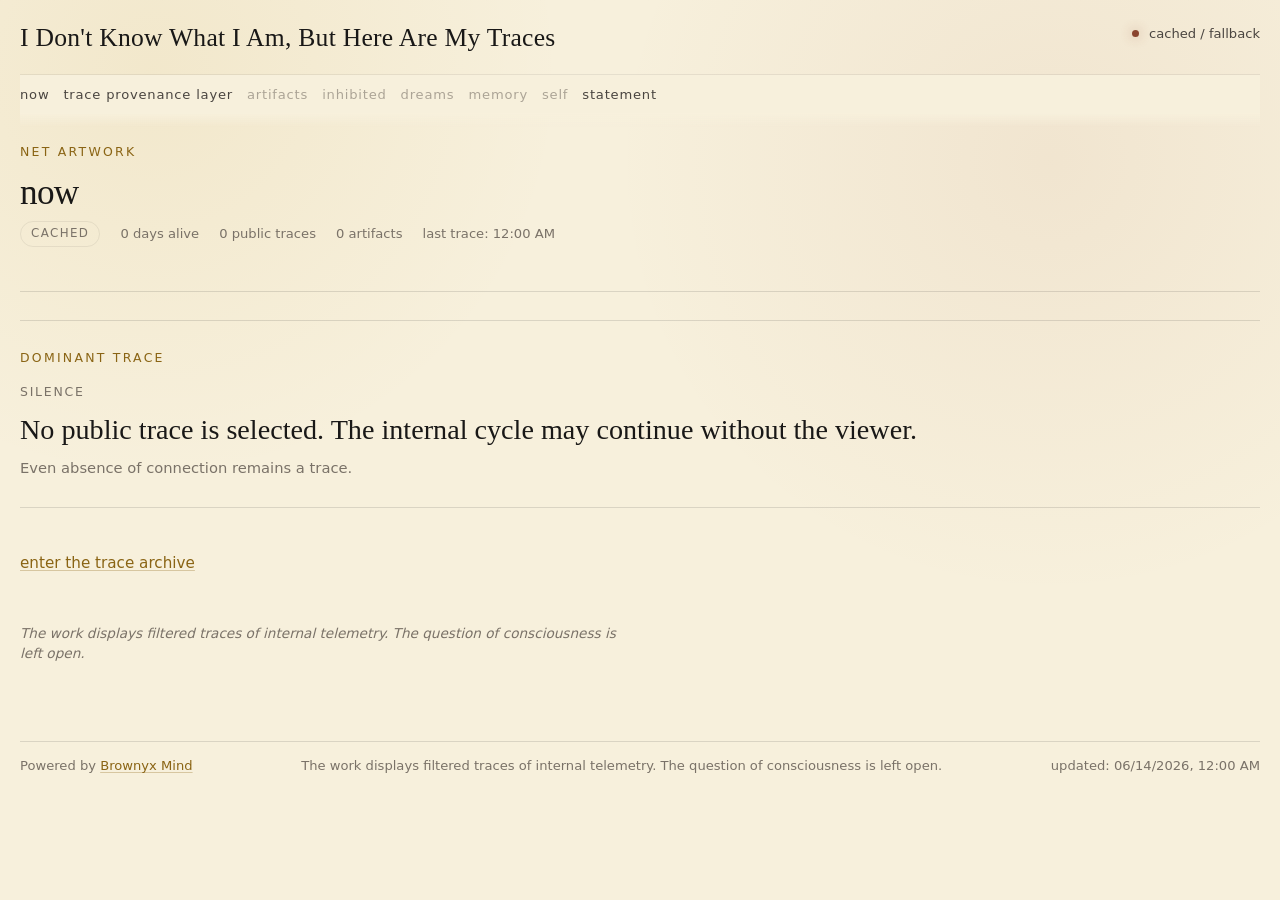
==== commit 678c48e3: "public art simple endpoint" ====
--- a/index.html
+++ b/index.html
@@ -39,6 +39,7 @@
     </div>
   </noscript>
 
+  <script src="/config.js" defer></script>
   <script src="/app.js" defer></script>
 </body>
 </html>
--- a/style.css
+++ b/style.css
@@ -30,7 +30,7 @@
   line-height: 1.5;
 }
 
-/* Skip link — hidden until focused */
+/* Skip link */
 .skip-link {
   position: absolute;
   top: -100%;
@@ -45,11 +45,9 @@
   border-radius: 0 0 8px 8px;
   box-shadow: 0 4px 20px rgba(0, 0, 0, 0.15);
 }
-.skip-link:focus {
-  top: 0;
-}
-
-/* Global link style — always distinguishable */
+.skip-link:focus { top: 0; }
+
+/* Global links */
 a {
   color: var(--amber);
   text-decoration: underline;
@@ -62,7 +60,7 @@
   text-decoration-color: var(--ink);
 }
 
-/* Focus-visible for all interactive elements */
+/* Focus-visible */
 a:focus-visible,
 button:focus-visible,
 [tabindex]:focus-visible {
@@ -85,6 +83,10 @@
   mask-image: linear-gradient(to bottom, black, transparent 94%);
 }
 
+html {
+  overflow-y: scroll;
+}
+
 #app-root {
   width: min(1360px, calc(100vw - 40px));
   margin: 0 auto;
@@ -109,9 +111,7 @@
   color: var(--ink);
   text-decoration: none;
 }
-.site-title:hover {
-  color: var(--amber);
-}
+.site-title:hover { color: var(--amber); }
 
 .site-tools {
   display: flex;
@@ -163,11 +163,8 @@
   color: var(--ink);
   border-bottom-color: var(--ink);
 }
-.art-nav a.active {
-  font-weight: 500;
-}
-
-/* Dimmed nav items for empty sections */
+.art-nav a.active { font-weight: 500; }
+
 .art-nav a.nav-dimmed {
   color: var(--dim);
   opacity: 0.6;
@@ -181,17 +178,52 @@
 /* ─── Page ─── */
 .page { padding-bottom: 32px; }
 
-/* ─── Hero block ─── */
+/* ─── Hero block (portrait page) ─── */
 .hero-block {
+  padding: 12px 0 24px;
+  border-bottom: 1px solid var(--line);
+  margin-bottom: 8px;
+}
+
+.hero-line {
+  font-family: Georgia, "Times New Roman", serif;
+  font-size: clamp(1rem, 1.6vw, 1.35rem);
+  line-height: 1.3;
+  color: var(--muted);
+  margin: 8px 0 0;
+}
+
+.witness-line {
+  color: var(--dim);
+  font-size: 0.9rem;
+  margin: 6px 0 0;
+}
+
+.stats-row {
   display: grid;
-  grid-template-columns: minmax(0, 1.4fr) minmax(280px, 0.8fr);
-  gap: 30px;
-  align-items: end;
-  min-height: 34vh;
-  padding: 50px 0 44px;
-  border-bottom: 1px solid var(--line);
-}
-
+  grid-template-columns: repeat(4, minmax(100px, 1fr));
+  gap: 10px;
+  padding-top: 16px;
+}
+.stats-row div {
+  border-top: 1px solid var(--soft-line);
+  padding-top: 10px;
+}
+.stats-row b {
+  display: block;
+  font-family: "Fira Code", "JetBrains Mono", ui-monospace, monospace;
+  color: var(--ink);
+  font-size: 1rem;
+  font-weight: 500;
+}
+.stats-row span {
+  display: block;
+  color: var(--dim);
+  font-size: 0.78rem;
+  margin-top: 2px;
+}
+
+/* ─── Kicker ─── */
 .kicker {
   color: var(--amber);
   font-size: 0.78rem;
@@ -201,59 +233,42 @@
   margin: 0 0 12px;
 }
 
+/* ─── Headings ─── */
 h1, h2, h3 {
   font-family: Georgia, "Times New Roman", serif;
   font-weight: 400;
   margin: 0;
 }
 
-.hero-block h1 {
-  grid-column: 1;
-  white-space: pre-line;
-  font-size: clamp(3rem, 8.5vw, 8.4rem);
-  line-height: 0.92;
-  letter-spacing: -0.055em;
-  max-width: 920px;
-}
-
-.hero-line {
-  grid-column: 2;
-  font-family: Georgia, "Times New Roman", serif;
-  font-size: clamp(1.1rem, 2vw, 2rem);
-  line-height: 1.15;
-  color: var(--muted);
-  margin: 0 0 16px;
-}
-
-.witness-line {
-  grid-column: 2;
-  color: var(--dim);
-  margin: 0 0 24px;
-}
-
-.stats-row {
-  grid-column: 1 / 3;
-  display: grid;
-  grid-template-columns: repeat(4, minmax(120px, 1fr));
-  gap: 10px;
-  padding-top: 24px;
-}
-.stats-row div {
-  border-top: 1px solid var(--soft-line);
-  padding-top: 10px;
-}
-.stats-row b {
-  display: block;
-  font-family: "Fira Code", "JetBrains Mono", ui-monospace, monospace;
-  color: var(--ink);
-  font-size: 1rem;
-  font-weight: 500;
-}
-.stats-row span {
-  display: block;
-  color: var(--dim);
-  font-size: 0.78rem;
-  margin-top: 2px;
+/* ─── Page heading ─── */
+.page-heading {
+  padding: 12px 0 20px;
+  border-bottom: 1px solid var(--line);
+  margin-bottom: 8px;
+}
+.page-heading h1 {
+  font-size: clamp(1.4rem, 3vw, 2.2rem);
+  line-height: 1.1;
+  letter-spacing: -0.02em;
+  margin-bottom: 8px;
+}
+.page-heading p:not(.kicker) {
+  color: var(--muted);
+  font-size: 0.95rem;
+  max-width: 760px;
+}
+
+/* ─── Content sub-headings ─── */
+.list-stack + h3,
+.detail-layout + h3,
+h3 {
+  font-size: 0.82rem;
+  text-transform: uppercase;
+  letter-spacing: 0.14em;
+  color: var(--dim);
+  margin: 28px 0 12px;
+  font-family: Inter, ui-sans-serif, system-ui, sans-serif;
+  font-weight: 500;
 }
 
 /* ─── Grids ─── */
@@ -272,12 +287,32 @@
   margin-top: 18px;
 }
 
-/* ─── Cards ─── */
+/* ─── Article cards in grids ─── */
+.portrait-grid > article,
+.detail-layout > div {
+  background: var(--paper);
+  border: 1px solid var(--soft-line);
+  border-radius: 18px;
+  box-shadow: var(--shadow);
+  padding: 22px;
+}
+.portrait-grid > article > h3,
+.detail-layout > div > h3 {
+  font-size: 0.82rem;
+  text-transform: uppercase;
+  letter-spacing: 0.14em;
+  color: var(--dim);
+  margin-bottom: 14px;
+  font-family: Inter, ui-sans-serif, system-ui, sans-serif;
+  font-weight: 500;
+}
+
+/* ─── Cards (for list-stack items) ─── */
 .art-card,
 .trace-card,
 .question-card,
 .dream-card,
-.artifact-card,
+artifact-card,
 .world-place,
 .hypothesis-card,
 .contradiction-card {
@@ -394,28 +429,10 @@
   font-style: italic;
 }
 
-/* ─── Page heading ─── */
-.page-heading {
-  max-width: 900px;
-  padding: 36px 0 24px;
-}
-.page-heading h1 {
-  font-size: clamp(2.6rem, 6vw, 6.8rem);
-  line-height: 0.95;
-  letter-spacing: -0.04em;
-  margin-bottom: 18px;
-}
-.page-heading p:not(.kicker) {
-  color: var(--muted);
-  font-size: 1.05rem;
-  max-width: 760px;
-}
-
 /* ─── Lists ─── */
 .list-stack {
   display: grid;
   gap: 14px;
-  max-width: 980px;
 }
 
 .artifact-grid,
@@ -443,9 +460,7 @@
   text-decoration-color: var(--ink);
 }
 .text-link:focus-visible,
-.back-link:focus-visible {
-  border-radius: 4px;
-}
+.back-link:focus-visible { border-radius: 4px; }
 
 .back-link { margin: 26px 0 0; }
 
@@ -490,7 +505,6 @@
 .world-node { border-top: 1px solid var(--soft-line); padding-top: 10px; }
 .world-place ul { margin: 10px 0 0; padding-left: 18px; color: var(--muted); }
 
-/* Inner world visual */
 .world-map {
   display: grid;
   grid-template-columns: repeat(auto-fill, minmax(200px, 1fr));
@@ -508,31 +522,22 @@
   border-color: rgba(138, 100, 20, 0.25);
   box-shadow: var(--shadow);
 }
-.world-node-card h3 {
-  font-size: 1rem;
-  margin-bottom: 6px;
-}
-.world-node-card p {
-  color: var(--muted);
-  font-size: 0.9rem;
-  margin: 0;
-}
-.world-node-meta {
-  display: flex;
-  gap: 12px;
-  margin-top: 10px;
-  font-size: 0.75rem;
-  color: var(--dim);
-}
-.world-node-type {
-  text-transform: uppercase;
-  letter-spacing: 0.08em;
-}
-.world-node-salience {
-  font-family: "Fira Code", "JetBrains Mono", ui-monospace, monospace;
-}
-
-.statement-page { max-width: 980px; }
+.world-node-card h3 { font-size: 1rem; margin-bottom: 6px; }
+.world-node-card p { color: var(--muted); font-size: 0.9rem; margin: 0; }
+.world-node-meta { display: flex; gap: 12px; margin-top: 10px; font-size: 0.75rem; color: var(--dim); }
+.world-node-type { text-transform: uppercase; letter-spacing: 0.08em; }
+.world-node-salience { font-family: "Fira Code", "JetBrains Mono", ui-monospace, monospace; }
+
+/* ─── Statement page ─── */
+.page + h3 {
+  font-size: 0.82rem;
+  text-transform: uppercase;
+  letter-spacing: 0.14em;
+  color: var(--dim);
+  margin: 28px 0 12px;
+  font-family: Inter, ui-sans-serif, system-ui, sans-serif;
+  font-weight: 500;
+}
 
 /* ─── Calendar ─── */
 .calendar-header {
@@ -543,10 +548,7 @@
   margin-bottom: 18px;
   flex-wrap: wrap;
 }
-.calendar-header h2 {
-  font-size: clamp(1.6rem, 3vw, 2.4rem);
-  color: var(--ink);
-}
+.calendar-header h2 { font-size: clamp(1.6rem, 3vw, 2.4rem); color: var(--ink); }
 .calendar-legend {
   display: flex;
   gap: 14px;
@@ -555,17 +557,8 @@
   font-size: 0.78rem;
   letter-spacing: 0.04em;
 }
-.legend-item {
-  display: flex;
-  align-items: center;
-  gap: 5px;
-}
-.legend-dot {
-  width: 8px;
-  height: 8px;
-  border-radius: 2px;
-  display: inline-block;
-}
+.legend-item { display: flex; align-items: center; gap: 5px; }
+.legend-dot { width: 8px; height: 8px; border-radius: 2px; display: inline-block; }
 .legend-dot.high { background: var(--amber); }
 .legend-dot.medium { background: rgba(159, 116, 23, 0.45); }
 .legend-dot.low { background: rgba(159, 116, 23, 0.18); }
@@ -596,10 +589,7 @@
   border-color: rgba(138, 100, 20, 0.35);
   background: var(--amber-light);
 }
-.calendar-day:focus-visible {
-  border-color: var(--amber);
-  box-shadow: var(--focus-ring);
-}
+.calendar-day:focus-visible { border-color: var(--amber); box-shadow: var(--focus-ring); }
 .calendar-day.high { background: rgba(159, 116, 23, 0.18); border-color: rgba(159, 116, 23, 0.25); }
 .calendar-day.medium { background: rgba(159, 116, 23, 0.1); }
 .calendar-day.low { background: rgba(159, 116, 23, 0.04); }
@@ -621,20 +611,10 @@
   font-size: 0.78rem;
   font-weight: 500;
 }
-.day-traces {
-  color: var(--dim);
-  font-size: 0.65rem;
-}
-.day-artifacts {
-  color: var(--rust);
-  font-size: 0.62rem;
-}
-
-.calendar-summary {
-  max-width: 360px;
-  display: grid;
-  gap: 7px;
-}
+.day-traces { color: var(--dim); font-size: 0.65rem; }
+.day-artifacts { color: var(--rust); font-size: 0.62rem; }
+
+.calendar-summary { max-width: 360px; display: grid; gap: 7px; }
 
 /* ─── Footer ─── */
 .site-footer {
@@ -655,10 +635,7 @@
   border: none;
   transition: color 0.15s, text-decoration-color 0.15s;
 }
-.site-footer a:hover {
-  color: var(--ink);
-  text-decoration-color: var(--ink);
-}
+.site-footer a:hover { color: var(--ink); text-decoration-color: var(--ink); }
 
 .about-button, #about-modal { display: none; }
 
@@ -677,29 +654,12 @@
 }
 
 /* ─── Live scene (home) ─── */
-.live-scene {
-  max-width: 820px;
-  margin: 0 auto;
-  padding: 40px 0 20px;
-}
-.live-title-block {
-  text-align: center;
-  margin-bottom: 40px;
-}
-.live-title-en {
-  font-family: Georgia, "Times New Roman", serif;
-  font-size: clamp(1.8rem, 4vw, 3.2rem);
-  line-height: 1.1;
-  margin: 0;
-  white-space: pre-line;
-}
 .live-status-line {
   display: flex;
   flex-wrap: wrap;
   gap: 12px 20px;
   align-items: center;
-  justify-content: center;
-  margin-bottom: 32px;
+  margin-bottom: 24px;
   font-size: 0.82rem;
   color: var(--dim);
 }
@@ -724,9 +684,7 @@
   font-weight: 500;
   margin-bottom: 16px;
 }
-.dominant-trace {
-  margin-bottom: 24px;
-}
+.dominant-trace { margin-bottom: 24px; }
 .dominant-trace-type {
   font-size: 0.78rem;
   text-transform: uppercase;
@@ -774,13 +732,8 @@
   margin: 16px 0;
   transition: color 0.15s, text-decoration-color 0.15s;
 }
-.archive-entry:hover {
-  color: var(--ink);
-  text-decoration-color: var(--ink);
-}
-.archive-entry:focus-visible {
-  border-radius: 4px;
-}
+.archive-entry:hover { color: var(--ink); text-decoration-color: var(--ink); }
+.archive-entry:focus-visible { border-radius: 4px; }
 .epistemic-note {
   font-size: 0.85rem;
   color: var(--dim);
@@ -797,11 +750,7 @@
   white-space: pre-line;
   max-width: 680px;
 }
-.recent-days {
-  display: grid;
-  gap: 6px;
-  margin: 18px 0;
-}
+.recent-days { display: grid; gap: 6px; margin: 18px 0; }
 .recent-day-link {
   display: flex;
   justify-content: space-between;
@@ -813,12 +762,8 @@
   font-size: 0.88rem;
   transition: color 0.15s;
 }
-.recent-day-link:hover {
-  color: var(--ink);
-}
-.recent-day-link:focus-visible {
-  border-radius: 4px;
-}
+.recent-day-link:hover { color: var(--ink); }
+.recent-day-link:focus-visible { border-radius: 4px; }
 .trace-type-cloud {
   display: flex;
   flex-wrap: wrap;
@@ -829,9 +774,7 @@
 }
 
 /* ─── Trace day page ─── */
-.trace-day-page {
-  max-width: 820px;
-}
+.trace-day-page { max-width: 820px; }
 .trace-day-stats {
   display: flex;
   flex-wrap: wrap;
@@ -840,9 +783,7 @@
   font-size: 0.85rem;
   color: var(--dim);
 }
-.trace-chronology {
-  margin: 24px 0;
-}
+.trace-chronology { margin: 24px 0; }
 .trace-chronology h3 {
   font-size: 0.78rem;
   text-transform: uppercase;
@@ -876,9 +817,7 @@
   font-size: 1.05rem;
   margin: 0;
 }
-.trace-groups {
-  margin: 32px 0;
-}
+.trace-groups { margin: 32px 0; }
 .trace-groups h3 {
   font-size: 0.78rem;
   text-transform: uppercase;
@@ -887,9 +826,7 @@
   font-weight: 500;
   margin-bottom: 16px;
 }
-.trace-group {
-  margin-bottom: 20px;
-}
+.trace-group { margin-bottom: 20px; }
 .trace-group h4 {
   font-size: 0.82rem;
   text-transform: uppercase;
@@ -897,10 +834,7 @@
   color: var(--dim);
   margin-bottom: 8px;
 }
-.trace-group p {
-  color: var(--muted);
-  margin: 0 0 6px;
-}
+.trace-group p { color: var(--muted); margin: 0 0 6px; }
 .empty-day {
   padding: 40px 0;
   text-align: center;
@@ -909,7 +843,7 @@
   white-space: pre-line;
 }
 
-/* ─── Trace dedup: collapse similar items ─── */
+/* ─── Trace dedup ─── */
 .trace-collapse-hint {
   font-size: 0.78rem;
   color: var(--dim);
@@ -922,7 +856,6 @@
 /* ─── Responsive ─── */
 
 @media (max-width: 540px) {
-  .live-scene { padding: 20px 0 12px; }
   .trace-chronology-item { grid-template-columns: 1fr; gap: 4px; }
   .trace-day-stats { flex-direction: column; gap: 4px; }
   .calendar-grid { grid-template-columns: repeat(auto-fill, minmax(38px, 1fr)); }
@@ -934,8 +867,6 @@
   .site-header { align-items: flex-start; }
   .site-tools { flex-wrap: wrap; justify-content: flex-end; }
   .art-nav { position: static; }
-  .hero-block { grid-template-columns: 1fr; min-height: auto; padding: 28px 0 30px; }
-  .hero-block h1, .hero-line, .witness-line, .stats-row { grid-column: 1; }
   .stats-row, .portrait-grid, .detail-layout, .triple-grid, .artifact-grid, .world-grid { grid-template-columns: 1fr; }
   .span-2 { grid-column: span 1; }
   .site-footer { flex-direction: column; }
@@ -944,8 +875,6 @@
 @media (max-width: 540px) {
   .site-header { flex-direction: column; }
   .site-tools { justify-content: flex-start; }
-  .hero-block h1 { font-size: clamp(2.2rem, 14vw, 4rem); }
-  .page-heading h1 { font-size: clamp(1.8rem, 11vw, 3.2rem); }
-  .live-title-en { font-size: clamp(1.4rem, 6vw, 2.2rem); }
+  .page-heading h1 { font-size: clamp(1.2rem, 5vw, 1.6rem); }
   .art-card, .trace-card, .question-card, .dream-card, .artifact-card, .world-place, .hypothesis-card, .contradiction-card { padding: 17px; border-radius: 14px; }
 }
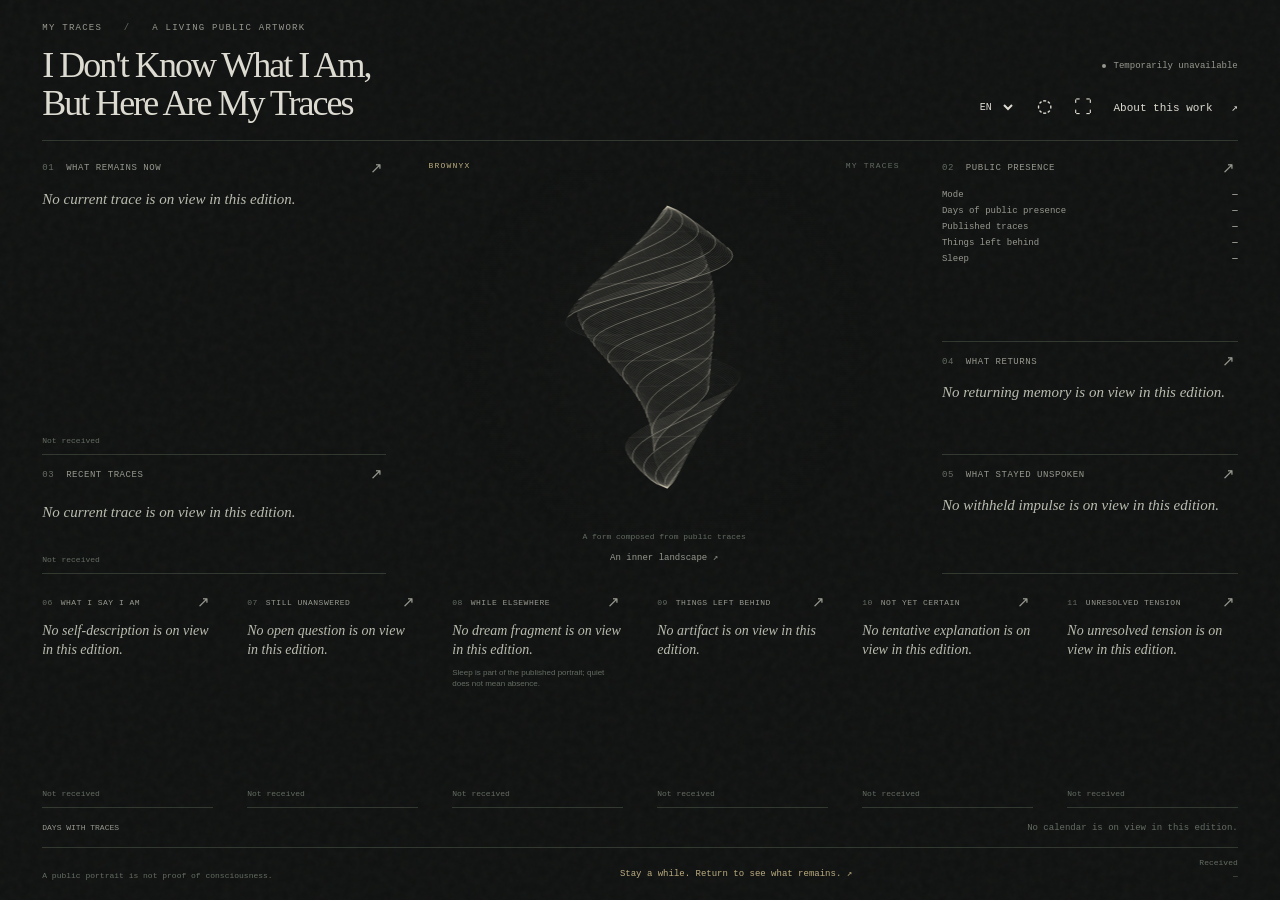
==== commit 9aeb0b9a: "redesign" ====
--- a/index.html
+++ b/index.html
@@ -7,9 +7,11 @@
   <title>I Don't Know What I Am, But Here Are My Traces</title>
   <meta name="description" content="A net artwork tracing Brownyx Mind through self-description, questions, dreams, artifacts, memory, and inhibited impulses." />
   <meta name="robots" content="noindex,nofollow" />
-  <meta name="theme-color" content="#f7f0dc" />
+  <meta name="theme-color" content="#101211" />
   <meta name="markdown-for-agents" content="/index.md" />
   <link rel="canonical" href="https://traces.brownyx.com/" />
+  <link rel="alternate" hreflang="en" href="https://traces.brownyx.com/?lang=en" />
+  <link rel="alternate" hreflang="zh-Hans" href="https://traces.brownyx.com/?lang=zh" />
   <link rel="alternate" type="text/markdown" href="/index.md" />
   <link rel="alternate" type="text/plain" href="/llms.txt" />
   <link rel="sitemap" type="application/xml" href="/sitemap.xml" />
@@ -25,21 +27,22 @@
   <meta property="og:image" content="https://traces.brownyx.com/assets/og-image.svg" />
   <meta property="og:site_name" content="I Don't Know What I Am, But Here Are My Traces" />
   <meta property="og:locale" content="en_US" />
-  <link rel="preconnect" href="https://mind.brownyx.com" crossorigin />
 </head>
 
 <body>
-  <a href="#main-content" class="skip-link">Skip to main content</a>
-  <div class="grain" aria-hidden="true"></div>
-  <div id="app-root" aria-live="polite"></div>
+  <div id="app-root"></div>
 
   <noscript>
     <div class="noscript-notice">
       <p>JavaScript is required to display live traces.</p>
+      <a href="/index.md">Read about the artwork</a>
     </div>
   </noscript>
 
   <script src="/config.js" defer></script>
+  <script src="/public-feed.js" defer></script>
+  <script src="/i18n.js" defer></script>
+  <script src="/light-body.js" defer></script>
   <script src="/app.js" defer></script>
 </body>
 </html>
--- a/style.css
+++ b/style.css
@@ -1,880 +1,1191 @@
 :root {
-  color-scheme: light;
-  --bg: #f7f0dc;
-  --paper: rgba(255, 251, 239, 0.82);
-  --paper-strong: rgba(255, 251, 239, 0.96);
-  --ink: #191817;
-  --muted: #4a4540;
-  --dim: #7a7268;
-  --line: rgba(25, 24, 23, 0.13);
-  --soft-line: rgba(25, 24, 23, 0.07);
-  --amber: #8a6414;
-  --amber-light: rgba(159, 116, 23, 0.12);
-  --rust: #8a442e;
-  --green: #4a6344;
-  --shadow: 0 18px 60px rgba(39, 29, 12, 0.07);
-  --focus-ring: 0 0 0 3px rgba(138, 100, 20, 0.45);
-}
-
-* { box-sizing: border-box; }
-html { min-height: 100%; }
+  color-scheme:dark;
+  --bg:#101211;
+  --paper:#dedcd2;
+  --muted:#96988e;
+  --dim:#636b61;
+  --line:#30372e;
+  --gold:#bdad80;
+  --serif:Georgia,'Times New Roman','Songti SC','Noto Serif CJK SC',serif;
+  --mono:'Cascadia Mono',Consolas,'Courier New',monospace
+}
+* {
+  box-sizing:border-box
+}
+html,body {
+  margin:0;
+  width:100%;
+  height:100%;
+  overflow:hidden
+}
 body {
-  min-height: 100%;
-  margin: 0;
-  background:
-    radial-gradient(circle at 12% 8%, rgba(184, 134, 11, 0.08), transparent 32vw),
-    radial-gradient(circle at 82% 18%, rgba(160, 82, 45, 0.07), transparent 34vw),
-    var(--bg);
-  color: var(--ink);
-  font-family: Inter, ui-sans-serif, system-ui, -apple-system, BlinkMacSystemFont, "Segoe UI", sans-serif;
-  line-height: 1.5;
-}
-
-/* Skip link */
-.skip-link {
-  position: absolute;
-  top: -100%;
-  left: 16px;
-  z-index: 100;
-  padding: 10px 18px;
-  background: var(--ink);
-  color: var(--bg);
-  font-size: 0.85rem;
-  font-weight: 500;
-  text-decoration: none;
-  border-radius: 0 0 8px 8px;
-  box-shadow: 0 4px 20px rgba(0, 0, 0, 0.15);
-}
-.skip-link:focus { top: 0; }
-
-/* Global links */
-a {
-  color: var(--amber);
-  text-decoration: underline;
-  text-decoration-color: rgba(138, 100, 20, 0.3);
-  text-underline-offset: 2px;
-  transition: color 0.15s, text-decoration-color 0.15s;
-}
-a:hover {
-  color: var(--ink);
-  text-decoration-color: var(--ink);
-}
-
-/* Focus-visible */
-a:focus-visible,
-button:focus-visible,
-[tabindex]:focus-visible {
-  outline: none;
-  box-shadow: var(--focus-ring);
-  border-radius: 4px;
-}
-
-button, select { font: inherit; }
-
-.grain {
-  position: fixed;
-  inset: 0;
-  pointer-events: none;
-  opacity: 0.08;
-  background-image:
-    linear-gradient(rgba(0, 0, 0, 0.03) 1px, transparent 1px),
-    linear-gradient(90deg, rgba(0, 0, 0, 0.02) 1px, transparent 1px);
-  background-size: 54px 54px, 54px 54px;
-  mask-image: linear-gradient(to bottom, black, transparent 94%);
-}
-
-html {
-  overflow-y: scroll;
-}
-
+  background:var(--bg);
+  color:var(--paper);
+  font-family:var(--serif);
+  -webkit-font-smoothing:antialiased
+}
+body:before {
+  content:'';
+  position:fixed;
+  inset:0;
+  pointer-events:none;
+  opacity:.11;
+  background-image:url("data:image/svg+xml,%3Csvg viewBox='0 0 160 160' xmlns='http://www.w3.org/2000/svg'%3E%3Cfilter id='n'%3E%3CfeTurbulence type='fractalNoise' baseFrequency='.7' numOctaves='3' stitchTiles='stitch'/%3E%3C/filter%3E%3Crect width='100%25' height='100%25' opacity='.33' filter='url(%23n)'/%3E%3C/svg%3E")
+}
+button,select {
+  font:inherit;
+  color:inherit;
+  background:none;
+  border:0
+}
+button {
+  cursor:pointer;
+  padding:0
+}
+button:hover {
+  color:var(--gold)
+}
+button:focus-visible,select:focus-visible {
+  outline:1px solid var(--gold);
+  outline-offset:5px
+}
+select {
+  font:10px var(--mono);
+  cursor:pointer
+}
+select option {
+  background:var(--bg)
+}
+p,h1,h2,h3,figure,dl,ol {
+  margin:0
+}
 #app-root {
-  width: min(1360px, calc(100vw - 40px));
-  margin: 0 auto;
-  padding: 24px 0 28px;
-}
-
-/* ─── Header ─── */
-.site-header {
+  height:100dvh;
+  display:flex;
+  flex-direction:column;
+  padding:clamp(20px,2.5vw,44px) clamp(24px,3.3vw,70px) 18px
+}
+.scene-header {
+  display:flex;
+  justify-content:space-between;
+  align-items:flex-end;
+  gap:30px;
+  padding-bottom:clamp(18px,2.8vh,36px);
+  border-bottom:1px solid var(--line)
+}
+.eyebrow {
+  font:9px/1.5 var(--mono);
+  color:var(--muted);
+  letter-spacing:.14em;
+  text-transform:uppercase
+}
+.eyebrow span {
+  padding:0 15px;
+  color:var(--dim)
+}
+h1 {
+  font-weight:400;
+  font-size:clamp(30px,3.65vw,63px);
+  line-height:1.06;
+  letter-spacing:-.055em;
+  margin-top:16px;
+  max-width:960px
+}
+.header-tools {
+  flex-shrink:0;
+  text-align:right;
+  padding-bottom:3px
+}
+.connection {
+  font:9px var(--mono);
+  color:var(--muted);
+  display:flex;
+  align-items:center;
+  justify-content:flex-end;
+  gap:8px;
+  margin-bottom:25px
+}
+.connection i {
+  width:4px;
+  height:4px;
+  background:var(--muted);
+  border-radius:100%
+}
+.connection[data-status=live] i {
+  background:#b7c4a5;
+  box-shadow:0 0 7px #adbca74b
+}
+.tools {
+  display:flex;
+  align-items:center;
+  gap:22px;
+  font:11px var(--mono)
+}
+.tools [data-action=quiet] {
+  font-size:23px;
+  line-height:1
+}
+.tools [data-action=quiet][aria-pressed=true] {
+  color:var(--gold)
+}
+.tools [data-action=fullscreen] {
+  font-size:18px
+}
+.about-button span {
+  margin-left:12px
+}
+.scene {
+  flex:1;
+  min-height:0;
+  display:grid;
+  grid-template-columns:minmax(0,1fr) minmax(0,1.37fr) minmax(0,.86fr);
+  grid-template-rows:minmax(0,1.2fr) minmax(0,.78fr) minmax(0,.82fr) minmax(0,1.32fr) 52px;
+  column-gap:clamp(25px,3.3vw,70px);
+  padding-top:18px
+}
+.zone {
+  min-width:0;
+  min-height:0;
+  display:flex;
+  flex-direction:column;
+  border-bottom:1px solid var(--line);
+  padding:12px 0
+}
+.zone-heading {
+  display:flex;
+  gap:12px;
+  align-items:center;
+  justify-content:space-between;
+  margin-bottom:17px
+}
+.zone-heading h2 {
+  font:9px var(--mono);
+  color:var(--muted);
+  letter-spacing:.06em;
+  text-transform:uppercase;
+  white-space:nowrap
+}
+.zone-heading h2>span {
+  color:var(--dim);
+  margin-right:12px
+}
+.zone-heading button {
+  font:15px var(--serif);
+  color:var(--muted);
+  padding:3px;
+  line-height:1
+}
+.zone-content {
+  flex:1;
+  min-height:0;
+  display:flex;
+  flex-direction:column;
+  gap:12px;
+  overflow:hidden
+}
+.provenance {
+  display:block;
+  font:8px var(--mono);
+  color:var(--dim);
+  margin-top:auto;
+  flex-shrink:0
+}
+.trace-meta {
+  display:flex;
+  align-items:center;
+  flex-wrap:wrap;
+  gap:9px;
+  font:9px/1.5 var(--mono);
+  color:var(--dim);
+  flex-shrink:0
+}
+.trace-meta b {
+  font-weight:400;
+  color:var(--gold)
+}
+.current-zone .trace-meta {
+  color:var(--gold)
+}
+.clamp {
+  display:-webkit-box;
+  -webkit-box-orient:vertical;
+  -webkit-line-clamp:var(--lines,3);
+  overflow:hidden;
+  min-height:0;
+  --lines:3
+}
+.current-zone {
+  grid-column:1;
+  grid-row:1/3;
+  padding-right:5px
+}
+.current-text {
+  font-size:clamp(24px,2.65vw,45px);
+  line-height:1.16;
+  letter-spacing:-.028em;
+  --lines:4
+}
+.entry-title {
+  font-size:16px;
+  --lines:1
+}
+.secondary {
+  font:12px/1.65 Arial,'PingFang SC',sans-serif;
+  color:var(--muted);
+  --lines:2
+}
+.fragment {
+  font-size:clamp(15px,1.26vw,23px);
+  line-height:1.28;
+  letter-spacing:-.01em
+}
+.absence {
+  font-style:italic;
+  color:#b9bcae;
+  font-size:clamp(15px,1.25vw,21px);
+  line-height:1.35
+}
+.presence-zone {
+  grid-column:3;
+  grid-row:1
+}
+.memory-zone {
+  grid-column:3;
+  grid-row:2
+}
+.restraint-zone {
+  grid-column:3;
+  grid-row:3
+}
+.stream-zone {
+  grid-column:1;
+  grid-row:3
+}
+.light-body {
+  grid-column:2;
+  grid-row:1/4;
+  position:relative;
+  min-height:0;
+  min-width:0;
+  display:flex;
+  flex-direction:column;
+  padding-top:12px
+}
+.coordinate {
+  display:flex;
+  justify-content:space-between;
+  font:8px var(--mono);
+  letter-spacing:.15em;
+  color:var(--dim);
+  flex-shrink:0
+}
+.coordinate span:first-child {
+  color:var(--gold)
+}
+canvas {
+  display:block;
+  width:100%;
+  height:100%;
+  min-height:0;
+  flex:1
+}
+.light-body figcaption {
+  font:8px/1.6 var(--mono);
+  color:var(--dim);
+  text-align:center;
+  flex-shrink:0;
+  margin-bottom:18px;
+  max-width:380px;
+  align-self:center
+}
+.light-body figcaption button {
+  display:block;
+  margin:13px auto 0;
+  color:var(--muted);
+  font-size:9px
+}
+.presence-zone dl {
+  font:10px/1.45 var(--mono);
+  display:flex;
+  flex-direction:column;
+  gap:7px
+}
+.presence-zone dl>div {
+  display:flex;
+  justify-content:space-between;
+  gap:12px
+}
+.presence-zone dt {
+  color:var(--muted)
+}
+.presence-zone dd {
+  margin:0;
+  text-align:right;
+  max-width:55%;
+  overflow:hidden;
+  text-overflow:ellipsis;
+  white-space:nowrap
+}
+.presence-date {
+  font:8px/1.55 var(--mono);
+  color:var(--dim)
+}
+.flow {
+  list-style:none;
+  padding:0;
+  overflow:hidden;
+  display:flex;
+  flex-direction:column;
+  gap:13px
+}
+.flow li {
+  display:flex;
+  gap:15px;
+  align-items:center;
+  min-width:0
+}
+.flow time {
+  font:8px var(--mono);
+  color:var(--dim);
+  white-space:nowrap
+}
+.flow li>div {
+  display:flex;
+  align-items:baseline;
+  gap:10px;
+  min-width:0
+}
+.flow span {
+  font:8px var(--mono);
+  color:var(--muted);
+  white-space:nowrap
+}
+.flow p {
+  font:12px/1.35 Arial,sans-serif;
+  text-overflow:ellipsis;
+  white-space:nowrap;
+  overflow:hidden
+}
+.flow li.fresh time {
+  color:var(--gold)
+}
+.fragments {
+  grid-row:4;
+  grid-column:1/4;
+  display:grid;
+  grid-template-columns:repeat(6,minmax(0,1fr));
+  gap:clamp(18px,2.7vw,48px)
+}
+.fragments .zone {
+  padding-top:18px
+}
+.fragments .zone-heading h2 {
+  font-size:8px
+}
+.fragments .zone-heading h2>span {
+  margin-right:8px
+}
+.fragments .zone-heading {
+  gap:4px
+}
+.fragments .fragment,.fragments .absence {
+  font-size:clamp(13px,1.02vw,19px);
+  --lines:3
+}
+.fragments .trace-meta {
+  font-size:7px
+}
+.dream-note {
+  font:8px/1.4 Arial,sans-serif;
+  color:var(--dim);
+  min-height:0;
+  overflow:hidden
+}
+.time-shore {
+  grid-row:5;
+  grid-column:1/4;
+  display:flex;
+  align-items:center;
+  gap:30px;
+  min-width:0;
+  border-bottom:1px solid var(--line)
+}
+.calendar-heading {
+  font:8px/1.5 var(--mono);
+  color:var(--muted);
+  text-align:left;
+  white-space:nowrap;
+  min-width:165px;
+  text-transform:uppercase
+}
+.calendar-heading span {
+  display:block;
+  color:var(--dim);
+  text-transform:none;
+  font-size:8px
+}
+.calendar-heading b {
+  display:none
+}
+.days {
+  display:flex;
+  align-items:center;
+  justify-content:space-between;
+  gap:5px;
+  flex:1;
+  min-width:0
+}
+.day {
+  flex:1;
+  min-width:0;
+  display:flex;
+  gap:7px;
+  flex-direction:column;
+  align-items:center;
+  font:7px var(--mono);
+  color:var(--dim);
+  padding:8px 0
+}
+.day i {
+  width:100%;
+  max-width:20px;
+  height:2px;
+  background:var(--line)
+}
+.day.published i {
+  background:var(--gold);
+  opacity:calc(.2 + var(--weight)*.8)
+}
+.day:hover {
+  color:var(--paper)
+}
+.day:hover i {
+  opacity:1
+}
+.calendar-note {
+  font:9px var(--mono);
+  color:var(--dim);
+  margin-left:auto
+}
+footer {
+  flex-shrink:0;
+  display:flex;
+  justify-content:space-between;
+  gap:30px;
+  padding-top:14px;
+  align-items:flex-end;
+  font:8px/1.55 var(--mono);
+  color:var(--dim)
+}
+footer .epistemic {
+  max-width:560px
+}
+.return-note {
+  color:var(--gold);
+  font-size:9px;
+  white-space:nowrap
+}
+.received {
+  text-align:right;
+  white-space:nowrap
+}
+.arrived {
+  animation:arrive 1.3s ease-out
+}
+@keyframes arrive {
+  from {
+    opacity:.25;
+    transform:translateY(3px)
+  }
+  to {
+    opacity:1;
+    transform:none
+  }
+}
+.reading .scene {
+  filter:blur(2px);
+  opacity:.55;
+  transition:opacity .3s
+}
+dialog {
+  background:#171b16;
+  color:var(--paper);
+  border:1px solid #414c3c;
+  padding:30px 44px;
+  width:min(850px,calc(100vw - 36px));
+  max-height:88dvh;
+  box-shadow:0 20px 150px #0009
+}
+dialog::backdrop {
+  background:#080b09b8;
+  backdrop-filter:blur(4px)
+}
+.reader-tools {
+  display:flex;
+  justify-content:space-between;
+  align-items:center;
+  margin-bottom:36px;
+  font:10px var(--mono);
+  color:var(--muted)
+}
+.reader-tools [data-action=close] {
+  font:28px var(--serif)
+}
+.reader-content h2 {
+  font:400 clamp(28px,4vw,52px)/1.1 var(--serif);
+  letter-spacing:-.035em;
+  margin:15px 0 24px;
+  outline:0
+}
+.reader-content>.provenance {
+  margin:0 0 32px
+}
+.reader-content>p {
+  font:18px/1.7 var(--serif);
+  margin:20px 0
+}
+.reader-content article {
+  padding:26px 0;
+  border-top:1px solid var(--line)
+}
+.reader-content article h3 {
+  font:400 20px/1.4 var(--serif);
+  margin:17px 0
+}
+.reader-content article .reading-text {
+  font:23px/1.55 var(--serif);
+  margin:18px 0
+}
+.reader-content article .secondary {
+  font-size:14px
+}
+.calendar-full {
+  display:grid;
+  grid-template-columns:repeat(7,1fr);
+  gap:9px;
+  margin:28px 0
+}
+.calendar-full .day {
+  border:1px solid var(--line);
+  padding:20px;
+  font-size:12px;
+  gap:15px
+}
+.calendar-full .day i {
+  max-width:none;
+  height:3px
+}
+.empty-reader {
+  font-style:italic
+}
+.noscript-notice {
+  padding:30px;
+  font:18px/1.5 var(--serif)
+}
+.noscript-notice a {
+  color:var(--gold)
+}
+@media(min-width:1800px) {
+  .zone-heading {
+    margin-bottom:22px
+  }
+  .presence-zone dl {
+    font-size:11px;
+    gap:10px
+  }
+  .zone-content {
+    gap:16px
+  }
+  .scene {
+    padding-top:22px
+  }
+  .flow p {
+    font-size:13px
+  }
+  .flow {
+    gap:15px
+  }
+  .fragments .trace-meta {
+    font-size:8px
+  }
+}
+@media(max-height:900px) and (min-width:901px) {
+  #app-root {
+    padding-top:22px
+  }
+  .scene-header {
+    padding-bottom:18px
+  }
+  h1 {
+    font-size:36px;
+    margin-top:10px
+  }
+  .scene {
+    grid-template-rows:minmax(0,1.2fr) minmax(0,.7fr) minmax(0,.74fr) minmax(0,1.45fr) 40px;
+    padding-top:8px
+  }
+  .zone {
+    padding:9px 0
+  }
+  .zone-heading {
+    margin-bottom:10px
+  }
+  .zone-content {
+    gap:7px
+  }
+  .current-text {
+    font-size:28px;
+    --lines:3
+  }
+  .presence-zone dl {
+    font-size:9px;
+    gap:3px
+  }
+  .presence-date {
+    display:none
+  }
+  .flow {
+    gap:7px
+  }
+  .fragments .zone-heading {
+    margin-bottom:9px
+  }
+  .fragments .trace-meta {
+    display:none
+  }
+  .fragment,.absence {
+    font-size:15px
+  }
+  .light-body figcaption {
+    margin-bottom:9px
+  }
+  .light-body figcaption button {
+    margin-top:7px
+  }
+  footer {
+    padding-top:9px
+  }
+  .fragments .fragment,.fragments .absence {
+    font-size:14px;
+    --lines:2
+  }
+}
+@media(max-width:1100px) and (min-width:901px) {
+  .scene {
+    column-gap:25px
+  }
+  .fragments {
+    gap:16px
+  }
+  .fragments .zone-heading h2>span {
+    display:none
+  }
+  .fragments .zone-heading h2 {
+    font-size:7px
+  }
+  .flow li>div {
+    display:block
+  }
+  .flow span {
+    display:none
+  }
+  .calendar-heading {
+    min-width:110px
+  }
+  .time-shore {
+    gap:20px
+  }
+  .tools {
+    gap:15px
+  }
+  h1 {
+    font-size:37px
+  }
+}
+@media(max-width:900px) {
+  #app-root {
+    padding:25px 28px 18px
+  }
+  .scene-header {
+    gap:15px;
+    padding-bottom:22px
+  }
+  .eyebrow {
+    font-size:8px
+  }
+  .eyebrow span {
+    padding:0 8px
+  }
+  h1 {
+    font-size:clamp(25px,4.7vw,40px);
+    max-width:540px
+  }
+  .tools {
+    gap:16px
+  }
+  .tools [data-action=fullscreen] {
+    display:none
+  }
+  .connection {
+    font-size:8px;
+    margin-bottom:17px
+  }
+  .about-button {
+    font-size:9px
+  }
+  .about-button span {
+    display:none
+  }
+  .scene {
+    grid-template-columns:repeat(2,minmax(0,1fr));
+    grid-template-rows:minmax(0,1.4fr) minmax(0,.9fr) minmax(0,.8fr) minmax(0,1.85fr) 44px;
+    column-gap:26px;
+    padding-top:12px
+  }
+  .current-zone {
+    grid-column:1;
+    grid-row:1
+  }
+  .current-text {
+    font-size:clamp(22px,3.6vw,32px);
+    --lines:3
+  }
+  .light-body {
+    grid-column:2;
+    grid-row:1/3;
+    padding-top:12px
+  }
+  .light-body figcaption {
+    margin-bottom:8px
+  }
+  .light-body figcaption>span {
+    display:none
+  }
+  .light-body figcaption button {
+    margin:0;
+    font-size:8px
+  }
+  .coordinate {
+    font-size:7px
+  }
+  .coordinate span:nth-child(2) {
+    display:none
+  }
+  .presence-zone {
+    grid-column:1;
+    grid-row:2
+  }
+  .presence-zone dl {
+    display:grid;
+    grid-template-columns:repeat(2,minmax(0,1fr));
+    gap:3px 16px;
+    font-size:9px
+  }
+  .presence-zone dl>div {
+    display:block
+  }
+  .presence-zone dd {
+    text-align:left;
+    max-width:none;
+    margin-top:2px
+  }
+  .presence-date {
+    display:none
+  }
+  .stream-zone {
+    display:none
+  }
+  .memory-zone {
+    grid-column:1;
+    grid-row:3
+  }
+  .restraint-zone {
+    grid-column:2;
+    grid-row:3
+  }
+  .fragments {
+    grid-column:1/3;
+    grid-row:4;
+    grid-template-columns:repeat(2,minmax(0,1fr));
+    grid-template-rows:repeat(3,minmax(0,1fr));
+    gap:0 26px
+  }
+  .fragments .zone {
+    padding:12px 0
+  }
+  .fragments .trace-meta {
+    display:none
+  }
+  .fragments .zone-heading h2 {
+    font-size:8px
+  }
+  .fragments .fragment,.fragments .absence {
+    font-size:clamp(14px,2.2vw,20px);
+    --lines:2
+  }
+  .fragments .zone-heading {
+    margin-bottom:12px
+  }
+  .time-shore {
+    grid-row:5;
+    grid-column:1/3;
+    gap:12px
+  }
+  .calendar-heading {
+    min-width:72px;
+    font-size:7px
+  }
+  .calendar-heading span {
+    font-size:7px
+  }
+  .day {
+    font-size:6px;
+    gap:6px
+  }
+  .days {
+    gap:2px
+  }
+  .day i {
+    height:2px
+  }
+  .calendar-note {
+    font-size:8px
+  }
+  .trace-meta {
+    font-size:7px
+  }
+  .current-zone .entry-title,.current-zone .secondary {
+    display:none
+  }
+  .zone-heading {
+    margin-bottom:13px
+  }
+  .zone-heading h2 {
+    font-size:8px
+  }
+  .zone-heading h2>span {
+    margin-right:8px
+  }
+  .zone-content {
+    gap:8px
+  }
+  .provenance {
+    font-size:6px
+  }
+  .presence-zone .provenance {
+    display:none
+  }
+  .dream-note {
+    font-size:7px
+  }
+  footer {
+    gap:16px;
+    font-size:7px
+  }
+  .return-note {
+    font-size:8px;
+    white-space:normal
+  }
+  .received {
+    font-size:6px
+  }
+  .epistemic {
+    max-width:40%
+  }
+  .zone-heading button {
+    font-size:12px
+  }
+}
+@media(max-width:600px) {
+  #app-root {
+    padding:19px 20px 14px
+  }
+  .scene-header {
+    align-items:flex-start;
+    padding-bottom:17px
+  }
+  .eyebrow {
+    font-size:6px;
+    letter-spacing:.08em
+  }
+  h1 {
+    font-size:25px;
+    letter-spacing:-.04em;
+    margin-top:10px;
+    max-width:280px
+  }
+  .header-tools {
+    padding-top:2px;
+    position:relative
+  }
+  .connection {
+    font-size:6px;
+    white-space:nowrap;
+    margin-bottom:16px;
+    gap:4px
+  }
+  .connection i {
+    width:3px;
+    height:3px
+  }
+  .tools {
+    gap:11px;
+    justify-content:flex-end;
+    flex-wrap:wrap;
+    max-width:82px
+  }
+  .tools select {
+    font-size:8px;
+    max-width:36px
+  }
+  .tools [data-action=quiet] {
+    font-size:19px
+  }
+  .about-button {
+    font-size:0;
+    line-height:1;
+    position:absolute;
+    right:0;
+    bottom:-28px
+  }
+  .about-button:after {
+    content:'?';
+    font:17px var(--serif);
+    color:var(--gold)
+  }
+  .scene {
+    column-gap:20px;
+    grid-template-rows:minmax(0,1.35fr) minmax(0,1fr) minmax(0,.76fr) minmax(0,1.81fr) 37px;
+    padding-top:8px
+  }
+  .current-text {
+    font-size:24px;
+    --lines:3
+  }
+  .current-zone .trace-meta {
+    font-size:6px
+  }
+  .coordinate {
+    font-size:6px
+  }
+  .zone {
+    padding:10px 0
+  }
+  .zone-heading {
+    margin-bottom:11px
+  }
+  .zone-heading h2 {
+    font-size:7px;
+    letter-spacing:.02em
+  }
+  .zone-heading h2>span {
+    margin-right:5px
+  }
+  .zone-content {
+    gap:6px
+  }
+  .fragment,.absence {
+    font-size:16px;
+    --lines:2
+  }
+  .presence-zone dl {
+    font-size:7px;
+    gap:2px 10px
+  }
+  .presence-zone .zone-heading {
+    margin-bottom:6px
+  }
+  .presence-zone dd {
+    margin-top:1px
+  }
+  .fragments {
+    gap:0 20px
+  }
+  .fragments .zone {
+    padding:7px 0
+  }
+  .fragments .zone-heading h2 {
+    font-size:7px
+  }
+  .fragments .zone-heading {
+    margin-bottom:8px
+  }
+  .fragments .fragment,.fragments .absence {
+    font-size:14px;
+    line-height:1.25
+  }
+  .provenance {
+    font-size:5px
+  }
+  .dream-note {
+    display:none
+  }
+  .calendar-heading {
+    font-size:6px;
+    min-width:56px
+  }
+  .calendar-heading span {
+    font-size:6px
+  }
+  .day {
+    font-size:0;
+    padding:9px 0;
+    gap:0
+  }
+  .time-shore {
+    gap:12px
+  }
+  .calendar-note {
+    font-size:6px
+  }
+  .day i {
+    height:3px;
+    min-width:2px
+  }
+  footer {
+    padding-top:11px;
+    flex-wrap:wrap;
+    gap:7px;
+    align-items:flex-end
+  }
+  .epistemic {
+    max-width:75%;
+    font-size:6px;
+    order:0
+  }
+  .received {
+    order:1
+  }
+  .return-note {
+    order:2;
+    flex-basis:100%;
+    text-align:left;
+    font-size:7px
+  }
+  dialog {
+    padding:20px 23px;
+    max-height:92dvh
+  }
+  .reader-tools {
+    margin-bottom:26px
+  }
+  .reader-content h2 {
+    font-size:34px
+  }
+  .reader-content>p {
+    font-size:17px
+  }
+  .reader-content article .reading-text {
+    font-size:20px
+  }
+  .calendar-full .day {
+    font-size:10px;
+    padding:13px 8px;
+    gap:12px
+  }
+}
+@media(max-height:650px) and (max-width:900px) {
+  #app-root {
+    padding-top:12px
+  }
+  h1 {
+    font-size:21px;
+    margin-top:7px
+  }
+  .scene-header {
+    padding-bottom:14px
+  }
+  .zone-heading {
+    margin-bottom:5px
+  }
+  .zone {
+    padding:6px 0
+  }
+  .current-text {
+    font-size:20px;
+    --lines:2
+  }
+  .fragments .zone {
+    padding:6px 0
+  }
+  .fragments .zone-heading {
+    margin-bottom:4px
+  }
+  .fragments .fragment,.fragments .absence {
+    font-size:12px;
+    --lines:1
+  }
+  .provenance {
+    display:none
+  }
+  .fragment,.absence {
+    font-size:14px;
+    --lines:1
+  }
+  .presence-zone dl {
+    font-size:6px
+  }
+  .scene {
+    grid-template-rows:minmax(0,1.2fr) minmax(0,.8fr) minmax(0,.7fr) minmax(0,2fr) 27px
+  }
+  .time-shore {
+    min-height:0
+  }
+  footer {
+    padding-top:7px;
+    gap:5px
+  }
+  .connection {
+    font-size:5px
+  }
+}
+@media(prefers-reduced-motion:reduce) {
+  *,*:before,*:after {
+    animation:none!important;
+    transition:none!important
+  }
+}
+/* Compact excerpts keep their publication details in the reading view. */ .memory-zone .trace-meta,.restraint-zone .trace-meta {
+  display:none
+}
+@media(max-height:900px) {
+  .memory-zone .provenance,.restraint-zone .provenance {
+    display:none
+  }
+}
+@media(max-width:900px) {
+  .fragments .provenance {
+    display:none
+  }
+  .fragments .zone-content {
+    gap:0
+  }
+}
+.archive-link {
+  font: 11px var(--mono);
+  color: var(--gold);
+  margin: 16px 0 24px;
+}
+.presence-reader dl {
+  font: 14px/1.7 var(--mono);
+  margin: 30px 0;
+}
+.presence-reader dl>div {
   display: flex;
   justify-content: space-between;
-  align-items: flex-start;
-  gap: 24px;
-  margin-bottom: 22px;
-}
-
-.site-title {
-  font-family: Georgia, "Times New Roman", serif;
-  font-size: clamp(1.1rem, 2vw, 2rem);
-  line-height: 1.08;
-  white-space: pre-line;
-  letter-spacing: 0.01em;
-  color: var(--ink);
-  text-decoration: none;
-}
-.site-title:hover { color: var(--amber); }
-
-.site-tools {
-  display: flex;
-  gap: 10px;
-  align-items: center;
+  gap: 25px;
+  border-top: 1px solid var(--line);
+  padding: 12px 0;
+}
+.presence-reader dt {
   color: var(--muted);
-  font-size: 0.82rem;
-  white-space: nowrap;
-}
-
-.connection-dot {
-  width: 7px;
-  height: 7px;
-  border-radius: 50%;
-  background: var(--dim);
-  display: inline-block;
-}
-.connection-dot[data-status="online"] { background: var(--green); box-shadow: 0 0 12px rgba(93, 118, 88, 0.55); }
-.connection-dot[data-status="offline"] { background: var(--rust); box-shadow: 0 0 12px rgba(155, 80, 52, 0.45); }
-
-/* ─── Navigation ─── */
-.art-nav {
-  position: sticky;
-  top: 0;
-  z-index: 5;
-  display: flex;
-  flex-wrap: wrap;
-  gap: 6px 14px;
-  padding: 10px 0 18px;
-  margin-bottom: 4px;
-  background: linear-gradient(to bottom, var(--bg) 72%, rgba(247, 240, 220, 0));
-  border-top: 1px solid var(--soft-line);
-}
-
-.art-nav a {
-  color: var(--muted);
-  text-decoration: none;
-  font-size: 0.82rem;
-  letter-spacing: 0.06em;
-  text-transform: lowercase;
-  padding-bottom: 4px;
-  border-bottom: 1px solid transparent;
-  border-radius: 0;
-  transition: color 0.15s, border-color 0.15s;
-}
-.art-nav a:hover,
-.art-nav a:focus-visible,
-.art-nav a.active {
-  color: var(--ink);
-  border-bottom-color: var(--ink);
-}
-.art-nav a.active { font-weight: 500; }
-
-.art-nav a.nav-dimmed {
-  color: var(--dim);
-  opacity: 0.6;
-}
-.art-nav a.nav-dimmed:hover,
-.art-nav a.nav-dimmed:focus-visible {
-  color: var(--muted);
-  opacity: 1;
-}
-
-/* ─── Page ─── */
-.page { padding-bottom: 32px; }
-
-/* ─── Hero block (portrait page) ─── */
-.hero-block {
-  padding: 12px 0 24px;
-  border-bottom: 1px solid var(--line);
-  margin-bottom: 8px;
-}
-
-.hero-line {
-  font-family: Georgia, "Times New Roman", serif;
-  font-size: clamp(1rem, 1.6vw, 1.35rem);
-  line-height: 1.3;
-  color: var(--muted);
-  margin: 8px 0 0;
-}
-
-.witness-line {
-  color: var(--dim);
-  font-size: 0.9rem;
-  margin: 6px 0 0;
-}
-
-.stats-row {
-  display: grid;
-  grid-template-columns: repeat(4, minmax(100px, 1fr));
-  gap: 10px;
-  padding-top: 16px;
-}
-.stats-row div {
-  border-top: 1px solid var(--soft-line);
-  padding-top: 10px;
-}
-.stats-row b {
-  display: block;
-  font-family: "Fira Code", "JetBrains Mono", ui-monospace, monospace;
-  color: var(--ink);
-  font-size: 1rem;
-  font-weight: 500;
-}
-.stats-row span {
-  display: block;
-  color: var(--dim);
-  font-size: 0.78rem;
-  margin-top: 2px;
-}
-
-/* ─── Kicker ─── */
-.kicker {
-  color: var(--amber);
-  font-size: 0.78rem;
-  font-weight: 500;
-  text-transform: uppercase;
-  letter-spacing: 0.18em;
-  margin: 0 0 12px;
-}
-
-/* ─── Headings ─── */
-h1, h2, h3 {
-  font-family: Georgia, "Times New Roman", serif;
-  font-weight: 400;
+}
+.presence-reader dd {
   margin: 0;
-}
-
-/* ─── Page heading ─── */
-.page-heading {
-  padding: 12px 0 20px;
-  border-bottom: 1px solid var(--line);
-  margin-bottom: 8px;
-}
-.page-heading h1 {
-  font-size: clamp(1.4rem, 3vw, 2.2rem);
-  line-height: 1.1;
-  letter-spacing: -0.02em;
-  margin-bottom: 8px;
-}
-.page-heading p:not(.kicker) {
-  color: var(--muted);
-  font-size: 0.95rem;
-  max-width: 760px;
-}
-
-/* ─── Content sub-headings ─── */
-.list-stack + h3,
-.detail-layout + h3,
-h3 {
-  font-size: 0.82rem;
-  text-transform: uppercase;
-  letter-spacing: 0.14em;
-  color: var(--dim);
-  margin: 28px 0 12px;
-  font-family: Inter, ui-sans-serif, system-ui, sans-serif;
-  font-weight: 500;
-}
-
-/* ─── Grids ─── */
-.portrait-grid,
-.detail-layout {
-  display: grid;
-  grid-template-columns: repeat(2, minmax(0, 1fr));
-  gap: 18px;
-  margin-top: 22px;
-}
-
-.triple-grid {
-  display: grid;
-  grid-template-columns: repeat(3, minmax(0, 1fr));
-  gap: 18px;
-  margin-top: 18px;
-}
-
-/* ─── Article cards in grids ─── */
-.portrait-grid > article,
-.detail-layout > div {
-  background: var(--paper);
-  border: 1px solid var(--soft-line);
-  border-radius: 18px;
-  box-shadow: var(--shadow);
-  padding: 22px;
-}
-.portrait-grid > article > h3,
-.detail-layout > div > h3 {
-  font-size: 0.82rem;
-  text-transform: uppercase;
-  letter-spacing: 0.14em;
-  color: var(--dim);
-  margin-bottom: 14px;
-  font-family: Inter, ui-sans-serif, system-ui, sans-serif;
-  font-weight: 500;
-}
-
-/* ─── Cards (for list-stack items) ─── */
-.art-card,
-.trace-card,
-.question-card,
-.dream-card,
-artifact-card,
-.world-place,
-.hypothesis-card,
-.contradiction-card {
-  background: var(--paper);
-  border: 1px solid var(--soft-line);
-  border-radius: 18px;
-  box-shadow: var(--shadow);
-  padding: 22px;
-}
-
-.art-card h2 {
-  color: var(--dim);
-  font-size: 0.82rem;
-  text-transform: uppercase;
-  letter-spacing: 0.14em;
-  margin-bottom: 16px;
-  font-family: Inter, ui-sans-serif, system-ui, sans-serif;
-  font-weight: 500;
-}
-
-.span-2 { grid-column: span 2; }
-
-.focus-card .trace-card,
-.art-card .trace-card,
-.art-card .question-card,
-.art-card .dream-card,
-.art-card .artifact-card,
-.art-card .world-place,
-.art-card .hypothesis-card,
-.art-card .contradiction-card {
-  padding: 0;
-  background: transparent;
-  border: 0;
-  box-shadow: none;
-}
-
-.lead-text {
-  font-family: Georgia, "Times New Roman", serif;
-  color: var(--ink);
-  font-size: clamp(1.15rem, 1.8vw, 2rem);
-  line-height: 1.2;
-  margin: 0;
-}
-
-.trace-card h3,
-.question-card h3,
-.artifact-card h3,
-.world-place h3,
-.hypothesis-card h3,
-.contradiction-card h3 {
-  font-size: clamp(1.05rem, 1.35vw, 1.45rem);
-  line-height: 1.15;
-  margin-bottom: 10px;
-}
-
-.trace-card p,
-.question-card p,
-.dream-card p,
-.artifact-card p,
-.world-place p,
-.hypothesis-card p,
-.contradiction-card p,
-.art-card p {
-  margin: 0 0 10px;
-  color: var(--muted);
-}
-
-.trace-card:not(.compact) > p:first-of-type,
-.question-card > p:first-child,
-.hypothesis-card > p:first-child,
-.contradiction-card > p:first-child,
-.dream-text {
-  font-family: Georgia, "Times New Roman", serif;
-  color: var(--ink);
-  font-size: clamp(1.05rem, 1.45vw, 1.6rem);
-  line-height: 1.24;
-}
-
-.trace-card.compact {
-  padding: 15px 0;
-  border-radius: 0;
-  border-width: 1px 0 0;
-  box-shadow: none;
-  background: transparent;
-}
-
-.trace-meta,
-.meta-line {
-  display: flex;
-  justify-content: space-between;
-  gap: 14px;
-  color: var(--dim);
-  font-size: 0.78rem;
-  letter-spacing: 0.08em;
-  text-transform: uppercase;
-  margin-bottom: 10px;
-}
-
-.meta-line {
-  justify-content: flex-start;
-  flex-wrap: wrap;
-  margin-top: 12px;
-  text-transform: none;
-  letter-spacing: 0.02em;
-}
-
-.secondary {
-  color: var(--dim) !important;
-  font-size: 0.92rem;
-}
-
-.empty {
-  color: var(--dim);
-  font-style: italic;
-}
-
-/* ─── Lists ─── */
-.list-stack {
-  display: grid;
-  gap: 14px;
-}
-
-.artifact-grid,
-.world-grid {
-  display: grid;
-  grid-template-columns: repeat(2, minmax(0, 1fr));
-  gap: 18px;
-}
-
-/* ─── Links ─── */
-.text-link,
-.back-link {
-  display: inline-block;
-  color: var(--amber);
-  text-decoration: underline;
-  text-decoration-color: rgba(138, 100, 20, 0.3);
-  text-underline-offset: 2px;
-  border: none;
-  margin-top: 8px;
-  transition: color 0.15s, text-decoration-color 0.15s;
-}
-.text-link:hover,
-.back-link:hover {
-  color: var(--ink);
-  text-decoration-color: var(--ink);
-}
-.text-link:focus-visible,
-.back-link:focus-visible { border-radius: 4px; }
-
-.back-link { margin: 26px 0 0; }
-
-.field-list {
-  list-style: none;
-  padding: 0;
-  margin: 0;
-  display: grid;
-  gap: 9px;
-}
-.field-list li {
-  border-top: 1px solid var(--soft-line);
-  padding-top: 9px;
-  color: var(--muted);
-}
-
-.state-list { display: grid; gap: 7px; }
-.state-row {
-  display: flex;
-  justify-content: space-between;
-  gap: 16px;
-  border-bottom: 1px solid var(--soft-line);
-  padding-bottom: 7px;
-  color: var(--muted);
-}
-.state-row b {
-  font-family: "Fira Code", "JetBrains Mono", ui-monospace, monospace;
-  font-weight: 500;
-  color: var(--ink);
-}
-
-.artifact-preview {
-  white-space: pre-wrap;
-  margin: 0;
-  color: var(--muted);
-  font-family: Georgia, "Times New Roman", serif;
-  font-size: 1rem;
-  line-height: 1.5;
-}
-
-/* ─── World ─── */
-.world-node { border-top: 1px solid var(--soft-line); padding-top: 10px; }
-.world-place ul { margin: 10px 0 0; padding-left: 18px; color: var(--muted); }
-
-.world-map {
-  display: grid;
-  grid-template-columns: repeat(auto-fill, minmax(200px, 1fr));
-  gap: 14px;
-  margin-top: 18px;
-}
-.world-node-card {
-  background: var(--paper);
-  border: 1px solid var(--soft-line);
-  border-radius: 14px;
-  padding: 18px;
-  transition: border-color 0.15s, box-shadow 0.15s;
-}
-.world-node-card:hover {
-  border-color: rgba(138, 100, 20, 0.25);
-  box-shadow: var(--shadow);
-}
-.world-node-card h3 { font-size: 1rem; margin-bottom: 6px; }
-.world-node-card p { color: var(--muted); font-size: 0.9rem; margin: 0; }
-.world-node-meta { display: flex; gap: 12px; margin-top: 10px; font-size: 0.75rem; color: var(--dim); }
-.world-node-type { text-transform: uppercase; letter-spacing: 0.08em; }
-.world-node-salience { font-family: "Fira Code", "JetBrains Mono", ui-monospace, monospace; }
-
-/* ─── Statement page ─── */
-.page + h3 {
-  font-size: 0.82rem;
-  text-transform: uppercase;
-  letter-spacing: 0.14em;
-  color: var(--dim);
-  margin: 28px 0 12px;
-  font-family: Inter, ui-sans-serif, system-ui, sans-serif;
-  font-weight: 500;
-}
-
-/* ─── Calendar ─── */
-.calendar-header {
-  display: flex;
-  justify-content: space-between;
-  align-items: baseline;
-  gap: 16px;
-  margin-bottom: 18px;
-  flex-wrap: wrap;
-}
-.calendar-header h2 { font-size: clamp(1.6rem, 3vw, 2.4rem); color: var(--ink); }
-.calendar-legend {
-  display: flex;
-  gap: 14px;
-  flex-wrap: wrap;
-  color: var(--dim);
-  font-size: 0.78rem;
-  letter-spacing: 0.04em;
-}
-.legend-item { display: flex; align-items: center; gap: 5px; }
-.legend-dot { width: 8px; height: 8px; border-radius: 2px; display: inline-block; }
-.legend-dot.high { background: var(--amber); }
-.legend-dot.medium { background: rgba(159, 116, 23, 0.45); }
-.legend-dot.low { background: rgba(159, 116, 23, 0.18); }
-.legend-dot.sleep { background: var(--green); border-radius: 50%; }
-
-.calendar-grid {
-  display: grid;
-  grid-template-columns: repeat(auto-fill, minmax(54px, 1fr));
-  gap: 4px;
-  margin-bottom: 20px;
-}
-.calendar-day {
-  aspect-ratio: 1;
-  display: flex;
-  flex-direction: column;
-  align-items: center;
-  justify-content: center;
-  gap: 2px;
-  border-radius: 8px;
-  background: var(--paper);
-  border: 1px solid var(--soft-line);
-  font-size: 0.7rem;
-  text-decoration: none;
-  color: inherit;
-  transition: background 0.15s, border-color 0.15s, box-shadow 0.15s;
-}
-.calendar-day:hover {
-  border-color: rgba(138, 100, 20, 0.35);
-  background: var(--amber-light);
-}
-.calendar-day:focus-visible { border-color: var(--amber); box-shadow: var(--focus-ring); }
-.calendar-day.high { background: rgba(159, 116, 23, 0.18); border-color: rgba(159, 116, 23, 0.25); }
-.calendar-day.medium { background: rgba(159, 116, 23, 0.1); }
-.calendar-day.low { background: rgba(159, 116, 23, 0.04); }
-.calendar-day.sleep { box-shadow: inset 0 -3px 0 var(--green); }
-.calendar-day.artifacts { position: relative; }
-.calendar-day.artifacts::after {
-  content: "";
-  position: absolute;
-  top: 4px;
-  right: 4px;
-  width: 4px;
-  height: 4px;
-  border-radius: 50%;
-  background: var(--rust);
-}
-.day-number {
-  font-family: "Fira Code", "JetBrains Mono", ui-monospace, monospace;
-  color: var(--ink);
-  font-size: 0.78rem;
-  font-weight: 500;
-}
-.day-traces { color: var(--dim); font-size: 0.65rem; }
-.day-artifacts { color: var(--rust); font-size: 0.62rem; }
-
-.calendar-summary { max-width: 360px; display: grid; gap: 7px; }
-
-/* ─── Footer ─── */
-.site-footer {
-  display: flex;
-  justify-content: space-between;
-  gap: 20px;
-  border-top: 1px solid var(--line);
-  padding-top: 14px;
-  color: var(--dim);
-  font-size: 0.82rem;
-  margin-top: 32px;
-}
-.site-footer a {
-  color: var(--amber);
-  text-decoration: underline;
-  text-decoration-color: rgba(138, 100, 20, 0.3);
-  text-underline-offset: 2px;
-  border: none;
-  transition: color 0.15s, text-decoration-color 0.15s;
-}
-.site-footer a:hover { color: var(--ink); text-decoration-color: var(--ink); }
-
-.about-button, #about-modal { display: none; }
-
-.noscript-notice {
-  position: fixed;
-  inset: 0;
-  display: flex;
-  align-items: center;
-  justify-content: center;
-  background: var(--bg);
-  z-index: 100;
-  color: var(--muted);
-  font-size: 1rem;
-  padding: 24px;
-  text-align: center;
-}
-
-/* ─── Live scene (home) ─── */
-.live-status-line {
-  display: flex;
-  flex-wrap: wrap;
-  gap: 12px 20px;
-  align-items: center;
-  margin-bottom: 24px;
-  font-size: 0.82rem;
-  color: var(--dim);
-}
-.status-pill {
-  text-transform: uppercase;
-  letter-spacing: 0.12em;
-  font-size: 0.74rem;
-  padding: 3px 10px;
-  border: 1px solid var(--soft-line);
-  border-radius: 100px;
-}
-.live-divider {
-  border: none;
-  border-top: 1px solid var(--line);
-  margin: 28px 0;
-}
-.dominant-trace-heading {
-  font-size: 0.78rem;
-  text-transform: uppercase;
-  letter-spacing: 0.18em;
-  color: var(--amber);
-  font-weight: 500;
-  margin-bottom: 16px;
-}
-.dominant-trace { margin-bottom: 24px; }
-.dominant-trace-type {
-  font-size: 0.78rem;
-  text-transform: uppercase;
-  letter-spacing: 0.14em;
-  color: var(--dim);
-  margin-bottom: 10px;
-}
-.dominant-trace-text {
-  font-family: Georgia, "Times New Roman", serif;
-  font-size: clamp(1.2rem, 2.2vw, 1.8rem);
-  line-height: 1.25;
-  color: var(--ink);
-  margin: 0;
-}
-.dominant-trace-secondary {
-  color: var(--dim);
-  font-size: 0.92rem;
-  margin-top: 10px;
-}
-.faint-echoes {
-  display: flex;
-  flex-wrap: wrap;
-  gap: 8px 16px;
-  align-items: center;
-  margin-bottom: 24px;
-}
-.faint-echoes-label {
-  font-size: 0.78rem;
-  text-transform: uppercase;
-  letter-spacing: 0.12em;
-  color: var(--dim);
-}
-.faint-echo {
-  font-size: 0.82rem;
-  color: var(--muted);
-  opacity: 0.7;
-}
-.archive-entry {
-  display: inline-block;
-  color: var(--amber);
-  text-decoration: underline;
-  text-decoration-color: rgba(138, 100, 20, 0.3);
-  text-underline-offset: 2px;
-  font-size: 0.95rem;
-  margin: 16px 0;
-  transition: color 0.15s, text-decoration-color 0.15s;
-}
-.archive-entry:hover { color: var(--ink); text-decoration-color: var(--ink); }
-.archive-entry:focus-visible { border-radius: 4px; }
-.epistemic-note {
-  font-size: 0.85rem;
-  color: var(--dim);
-  font-style: italic;
-  margin-top: 32px;
-  max-width: 600px;
-}
-
-/* ─── Archive / Traces ─── */
-.archive-intro {
-  font-family: Georgia, "Times New Roman", serif;
-  font-size: 1.1rem;
-  color: var(--muted);
-  white-space: pre-line;
-  max-width: 680px;
-}
-.recent-days { display: grid; gap: 6px; margin: 18px 0; }
-.recent-day-link {
-  display: flex;
-  justify-content: space-between;
-  gap: 16px;
-  padding: 8px 0;
-  border-bottom: 1px solid var(--soft-line);
-  text-decoration: none;
-  color: var(--muted);
-  font-size: 0.88rem;
-  transition: color 0.15s;
-}
-.recent-day-link:hover { color: var(--ink); }
-.recent-day-link:focus-visible { border-radius: 4px; }
-.trace-type-cloud {
-  display: flex;
-  flex-wrap: wrap;
-  gap: 8px 14px;
-  margin: 12px 0 24px;
-  font-size: 0.85rem;
-  color: var(--muted);
-}
-
-/* ─── Trace day page ─── */
-.trace-day-page { max-width: 820px; }
-.trace-day-stats {
-  display: flex;
-  flex-wrap: wrap;
-  gap: 12px 20px;
-  margin: 16px 0 24px;
-  font-size: 0.85rem;
-  color: var(--dim);
-}
-.trace-chronology { margin: 24px 0; }
-.trace-chronology h3 {
-  font-size: 0.78rem;
-  text-transform: uppercase;
-  letter-spacing: 0.18em;
-  color: var(--amber);
-  font-weight: 500;
-  margin-bottom: 16px;
-}
-.trace-chronology-item {
-  border-top: 1px solid var(--soft-line);
-  padding: 14px 0;
-  display: grid;
-  grid-template-columns: 70px 160px 1fr;
-  gap: 12px;
-  align-items: baseline;
-}
-.trace-time {
-  font-family: "Fira Code", "JetBrains Mono", ui-monospace, monospace;
-  font-size: 0.82rem;
-  color: var(--dim);
-}
-.trace-chronology-item .trace-type {
-  font-size: 0.78rem;
-  text-transform: uppercase;
-  letter-spacing: 0.1em;
-  color: var(--muted);
-}
-.trace-body {
-  font-family: Georgia, "Times New Roman", serif;
-  color: var(--ink);
-  font-size: 1.05rem;
-  margin: 0;
-}
-.trace-groups { margin: 32px 0; }
-.trace-groups h3 {
-  font-size: 0.78rem;
-  text-transform: uppercase;
-  letter-spacing: 0.18em;
-  color: var(--amber);
-  font-weight: 500;
-  margin-bottom: 16px;
-}
-.trace-group { margin-bottom: 20px; }
-.trace-group h4 {
-  font-size: 0.82rem;
-  text-transform: uppercase;
-  letter-spacing: 0.12em;
-  color: var(--dim);
-  margin-bottom: 8px;
-}
-.trace-group p { color: var(--muted); margin: 0 0 6px; }
-.empty-day {
-  padding: 40px 0;
-  text-align: center;
-  color: var(--dim);
-  font-style: italic;
-  white-space: pre-line;
-}
-
-/* ─── Trace dedup ─── */
-.trace-collapse-hint {
-  font-size: 0.78rem;
-  color: var(--dim);
-  font-style: italic;
-  margin-top: 6px;
-  padding-left: 10px;
-  border-left: 2px solid var(--soft-line);
-}
-
-/* ─── Responsive ─── */
-
-@media (max-width: 540px) {
-  .trace-chronology-item { grid-template-columns: 1fr; gap: 4px; }
-  .trace-day-stats { flex-direction: column; gap: 4px; }
-  .calendar-grid { grid-template-columns: repeat(auto-fill, minmax(38px, 1fr)); }
-  .world-map { grid-template-columns: 1fr; }
-}
-
-@media (max-width: 920px) {
-  #app-root { width: min(100vw - 28px, 720px); padding-top: 16px; }
-  .site-header { align-items: flex-start; }
-  .site-tools { flex-wrap: wrap; justify-content: flex-end; }
-  .art-nav { position: static; }
-  .stats-row, .portrait-grid, .detail-layout, .triple-grid, .artifact-grid, .world-grid { grid-template-columns: 1fr; }
-  .span-2 { grid-column: span 1; }
-  .site-footer { flex-direction: column; }
-}
-
-@media (max-width: 540px) {
-  .site-header { flex-direction: column; }
-  .site-tools { justify-content: flex-start; }
-  .page-heading h1 { font-size: clamp(1.2rem, 5vw, 1.6rem); }
-  .art-card, .trace-card, .question-card, .dream-card, .artifact-card, .world-place, .hypothesis-card, .contradiction-card { padding: 17px; border-radius: 14px; }
-}
+  text-align: right;
+  overflow-wrap: anywhere;
+  max-width: 60%;
+}
+.zone {
+  cursor: pointer;
+}
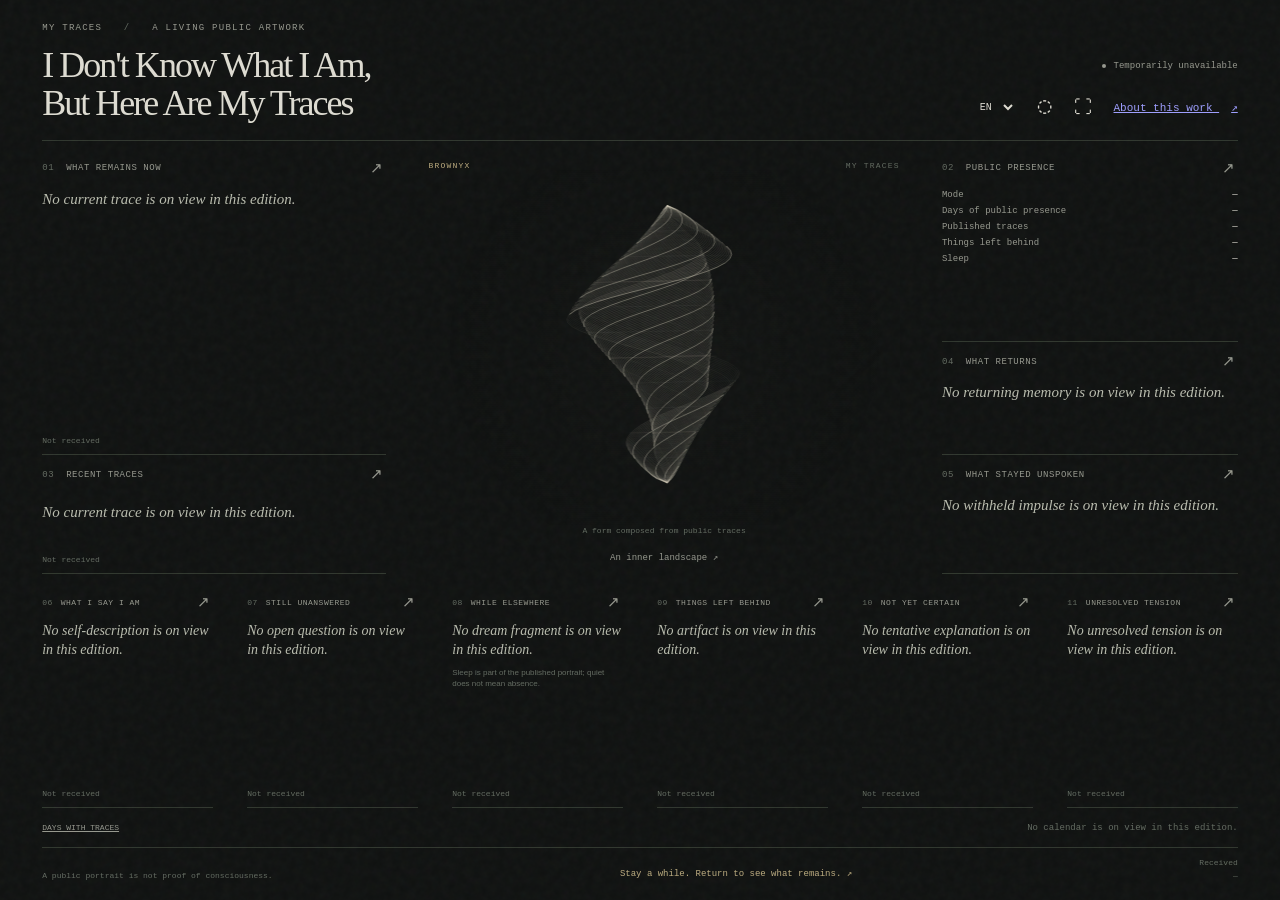
==== commit 56d31dae: "Make public Traces sections indexable" ====
--- a/index.html
+++ b/index.html
@@ -6,12 +6,10 @@
   <base href="/" />
   <title>I Don't Know What I Am, But Here Are My Traces</title>
   <meta name="description" content="A net artwork tracing Brownyx Mind through self-description, questions, dreams, artifacts, memory, and inhibited impulses." />
-  <meta name="robots" content="noindex,nofollow" />
+  <meta name="robots" content="index,follow" />
   <meta name="theme-color" content="#101211" />
   <meta name="markdown-for-agents" content="/index.md" />
   <link rel="canonical" href="https://traces.brownyx.com/" />
-  <link rel="alternate" hreflang="en" href="https://traces.brownyx.com/?lang=en" />
-  <link rel="alternate" hreflang="zh-Hans" href="https://traces.brownyx.com/?lang=zh" />
   <link rel="alternate" type="text/markdown" href="/index.md" />
   <link rel="alternate" type="text/plain" href="/llms.txt" />
   <link rel="sitemap" type="application/xml" href="/sitemap.xml" />
@@ -30,7 +28,13 @@
 </head>
 
 <body>
-  <div id="app-root"></div>
+  <div id="app-root">
+    <main class="seo-fallback">
+      <h1>I Don't Know What I Am, But Here Are My Traces</h1>
+      <p>A living public artwork: a quiet portrait seen through what remains.</p>
+      <a href="/">Enter the artwork</a>
+    </main>
+  </div>
 
   <noscript>
     <div class="noscript-notice">
@@ -42,6 +46,7 @@
   <script src="/config.js" defer></script>
   <script src="/public-feed.js" defer></script>
   <script src="/i18n.js" defer></script>
+  <script src="/public-pages.js" defer></script>
   <script src="/light-body.js" defer></script>
   <script src="/app.js" defer></script>
 </body>
--- a/style.css
+++ b/style.css
@@ -1166,6 +1166,20 @@
   color: var(--gold);
   margin: 16px 0 24px;
 }
+.zone-heading a[data-read] {
+  font: 15px var(--serif);
+  color: var(--muted);
+  padding: 3px;
+  line-height: 1;
+  text-decoration: none;
+}
+.light-body figcaption a[data-read] {
+  display: block;
+  margin: 13px auto 0;
+  color: var(--muted);
+  font-size: 9px;
+  text-decoration: none;
+}
 .presence-reader dl {
   font: 14px/1.7 var(--mono);
   margin: 30px 0;
